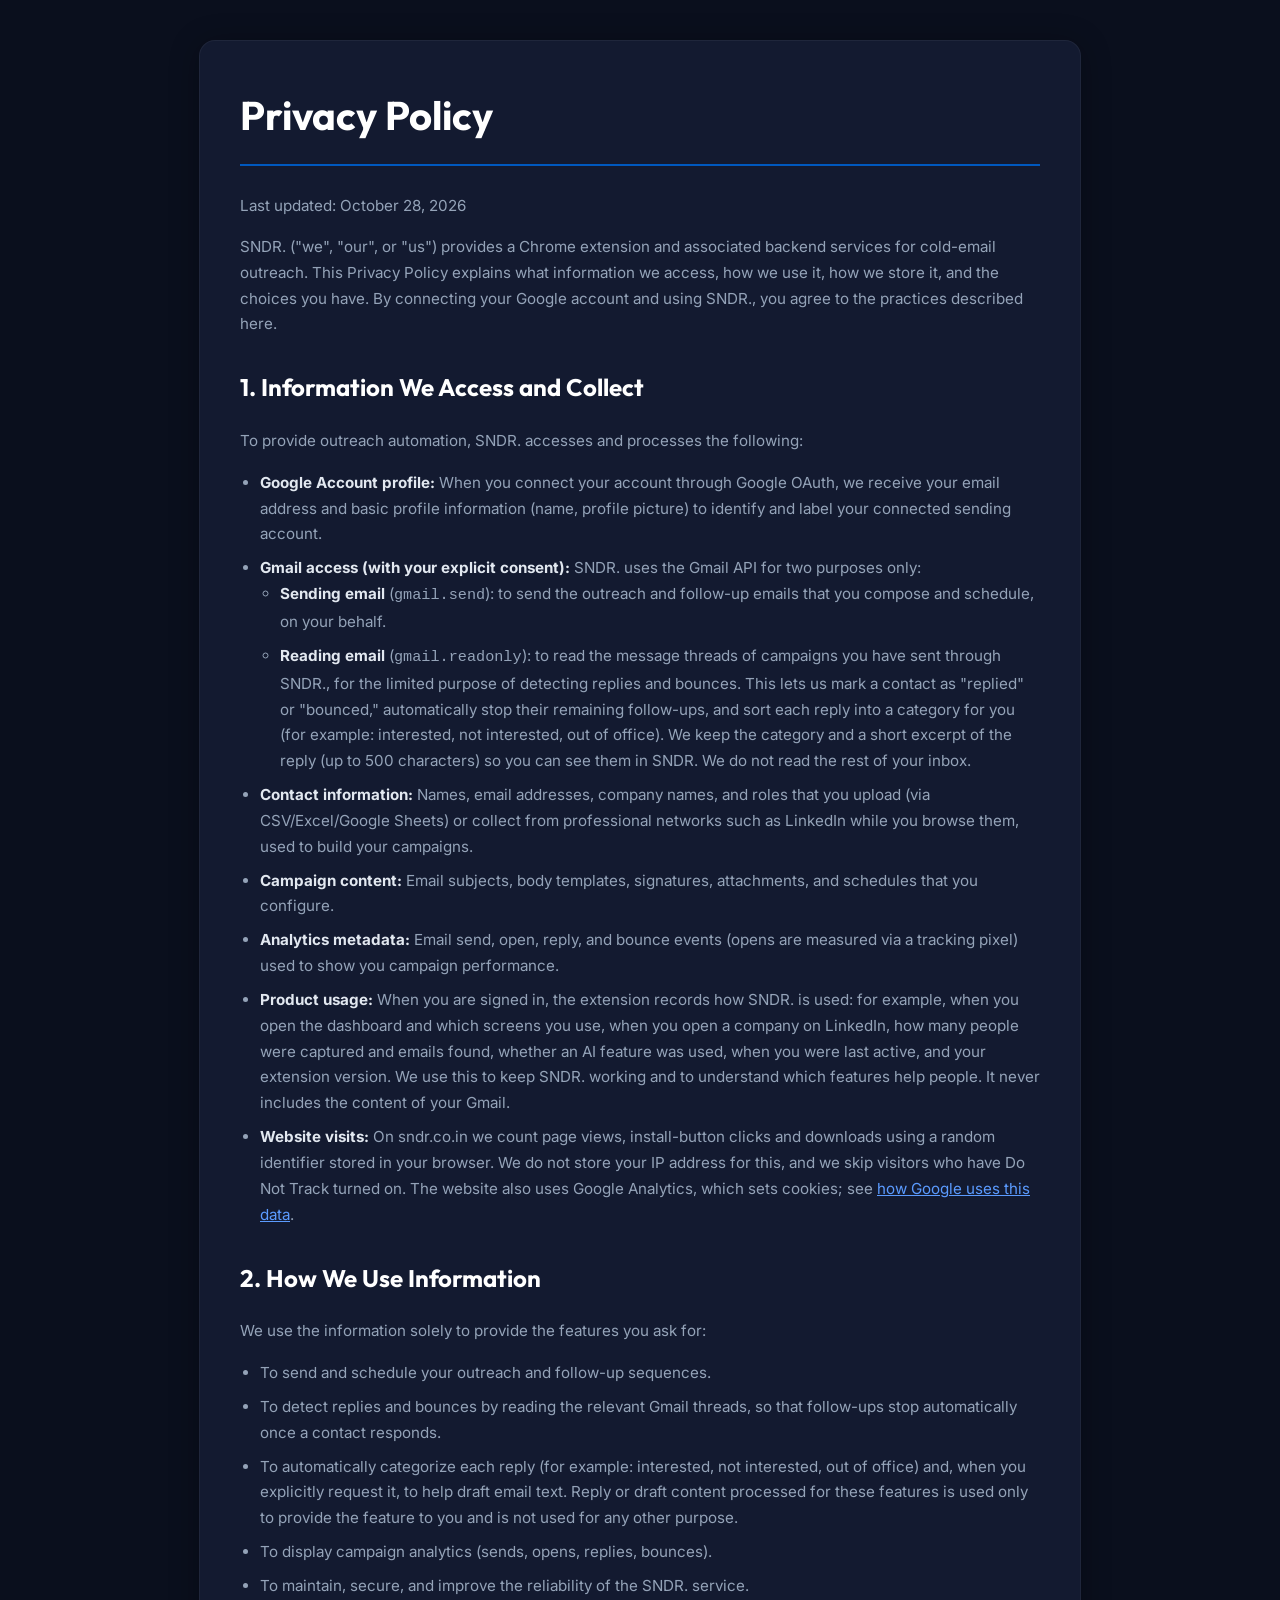
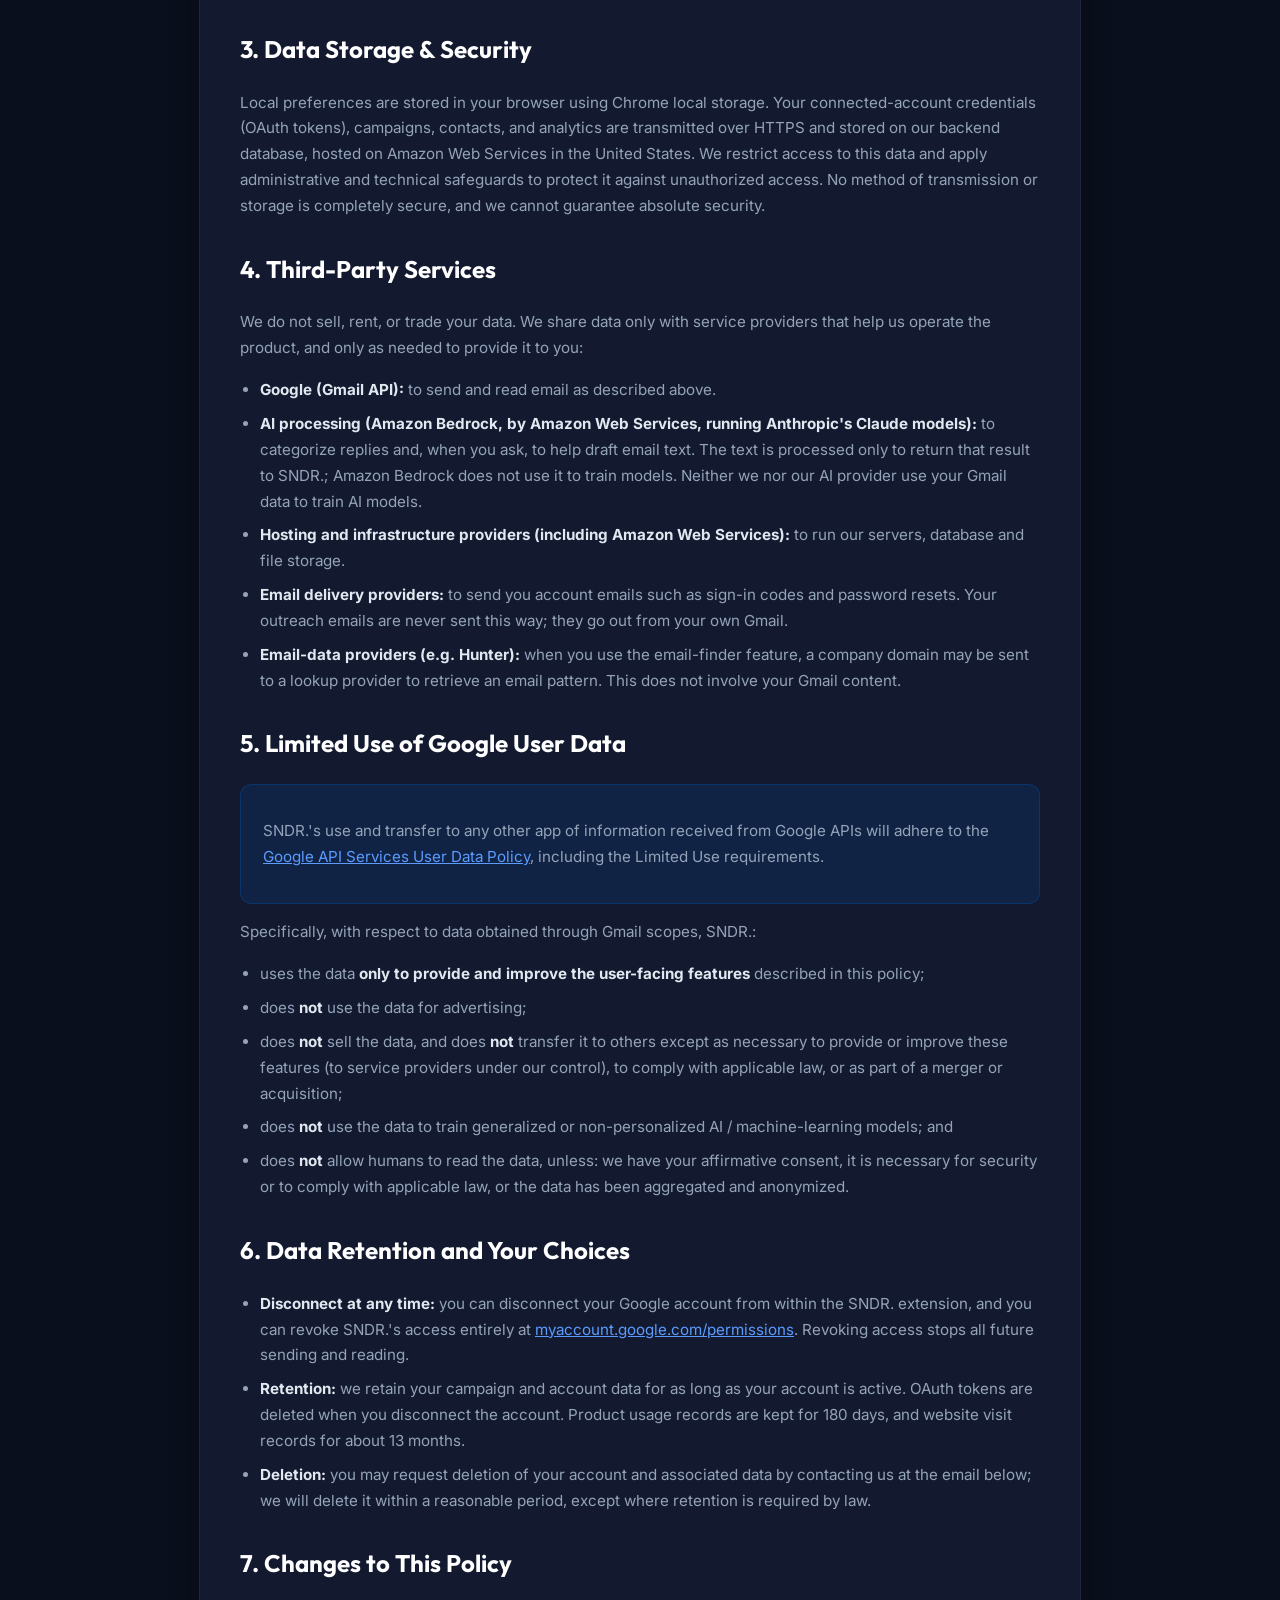
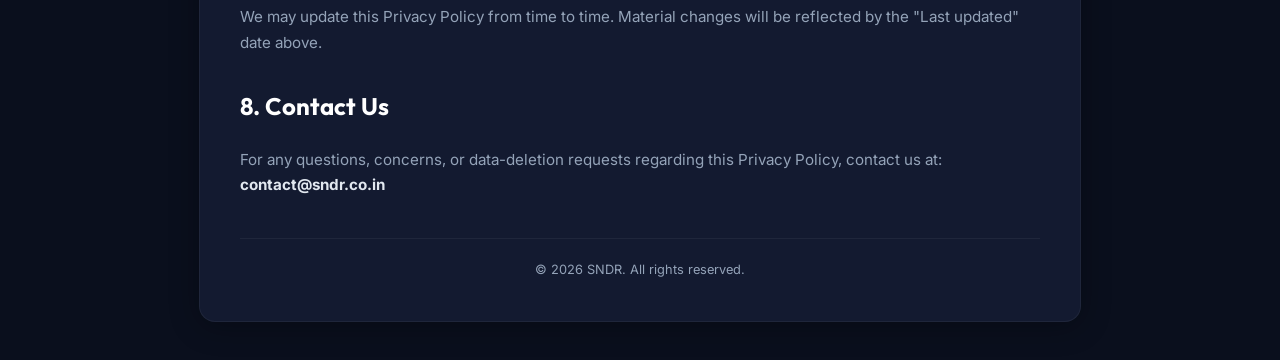
==== privacy.html @ ddb92eea "Site icons: favicon and Apple touch icon from the SNDR mark The site had no favicon (favicon.ico was" ====
<!DOCTYPE html>
<html lang="en">
<head>
  <!-- Google tag (gtag.js) -->
  <script async src="https://www.googletagmanager.com/gtag/js?id=G-MDHDR12X9G"></script>
  <script>
    window.dataLayer = window.dataLayer || [];
    function gtag(){dataLayer.push(arguments);}
    gtag('js', new Date());

    gtag('config', 'G-MDHDR12X9G');
  </script>
  <meta charset="UTF-8">
  <meta name="viewport" content="width=device-width, initial-scale=1.0">
  <title>Privacy Policy - SNDR.</title>
  <link rel="icon" href="/favicon.ico" sizes="any">
  <link rel="icon" type="image/png" sizes="32x32" href="/assets/favicon-32.png">
  <link rel="apple-touch-icon" href="/assets/apple-touch-icon.png">
  <link rel="preconnect" href="https://fonts.googleapis.com">
  <link rel="preconnect" href="https://fonts.gstatic.com" crossorigin>
  <link href="https://fonts.googleapis.com/css2?family=Outfit:wght@400;600;800&family=Inter:wght@400;500;600&display=swap" rel="stylesheet">
  <style>
    :root {
      --bg: #0a0f1d;
      --card-bg: #131a30;
      --text: #e2e8f0;
      --text-muted: #94a3b8;
      --primary: #0058be;
      --primary-glow: rgba(0, 88, 190, 0.15);
    }
    body {
      font-family: 'Inter', sans-serif;
      background-color: var(--bg);
      color: var(--text);
      line-height: 1.7;
      margin: 0;
      padding: 40px 20px;
    }
    .container {
      max-width: 800px;
      margin: 0 auto;
      background: var(--card-bg);
      padding: 40px;
      border-radius: 16px;
      box-shadow: 0 4px 30px rgba(0, 0, 0, 0.3);
      border: 1px solid rgba(255, 255, 255, 0.05);
    }
    h1, h2 {
      font-family: 'Outfit', sans-serif;
      color: #fff;
    }
    h1 {
      font-size: 2.5rem;
      margin-top: 0;
      border-bottom: 2px solid var(--primary);
      padding-bottom: 15px;
    }
    h2 {
      font-size: 1.5rem;
      margin-top: 30px;
    }
    p, li {
      color: var(--text-muted);
      font-size: 0.95rem;
    }
    ul {
      padding-left: 20px;
    }
    li {
      margin-bottom: 8px;
    }
    strong { color: var(--text); }
    .highlight {
      background: var(--primary-glow);
      border: 1px solid rgba(0, 88, 190, 0.35);
      border-radius: 12px;
      padding: 18px 22px;
      margin-top: 18px;
    }
    a { color: #5b9bff; }
    .footer {
      margin-top: 40px;
      text-align: center;
      font-size: 0.8rem;
      color: var(--text-muted);
      border-top: 1px solid rgba(255, 255, 255, 0.05);
      padding-top: 20px;
    }
  </style>
  <script src="track.js" defer></script>
</head>
<body>
  <div class="container">
    <h1>Privacy Policy</h1>
    <p>Last updated: October 28, 2026</p>

    <p>SNDR. ("we", "our", or "us") provides a Chrome extension and associated backend services for cold-email outreach. This Privacy Policy explains what information we access, how we use it, how we store it, and the choices you have. By connecting your Google account and using SNDR., you agree to the practices described here.</p>

    <h2>1. Information We Access and Collect</h2>
    <p>To provide outreach automation, SNDR. accesses and processes the following:</p>
    <ul>
      <li><strong>Google Account profile:</strong> When you connect your account through Google OAuth, we receive your email address and basic profile information (name, profile picture) to identify and label your connected sending account.</li>
      <li><strong>Gmail access (with your explicit consent):</strong> SNDR. uses the Gmail API for two purposes only:
        <ul>
          <li><strong>Sending email</strong> (<code>gmail.send</code>): to send the outreach and follow-up emails that you compose and schedule, on your behalf.</li>
          <li><strong>Reading email</strong> (<code>gmail.readonly</code>): to read the message threads of campaigns you have sent through SNDR., for the limited purpose of detecting replies and bounces. This lets us mark a contact as "replied" or "bounced," automatically stop their remaining follow-ups, and sort each reply into a category for you (for example: interested, not interested, out of office). We keep the category and a short excerpt of the reply (up to 500 characters) so you can see them in SNDR. We do not read the rest of your inbox.</li>
        </ul>
      </li>
      <li><strong>Contact information:</strong> Names, email addresses, company names, and roles that you upload (via CSV/Excel/Google Sheets) or collect from professional networks such as LinkedIn while you browse them, used to build your campaigns.</li>
      <li><strong>Campaign content:</strong> Email subjects, body templates, signatures, attachments, and schedules that you configure.</li>
      <li><strong>Analytics metadata:</strong> Email send, open, reply, and bounce events (opens are measured via a tracking pixel) used to show you campaign performance.</li>
      <li><strong>Product usage:</strong> When you are signed in, the extension records how SNDR. is used: for example, when you open the dashboard and which screens you use, when you open a company on LinkedIn, how many people were captured and emails found, whether an AI feature was used, when you were last active, and your extension version. We use this to keep SNDR. working and to understand which features help people. It never includes the content of your Gmail.</li>
      <li><strong>Website visits:</strong> On sndr.co.in we count page views, install-button clicks and downloads using a random identifier stored in your browser. We do not store your IP address for this, and we skip visitors who have Do Not Track turned on. The website also uses Google Analytics, which sets cookies; see <a href="https://policies.google.com/technologies/partner-sites" target="_blank" rel="noopener">how Google uses this data</a>.</li>
    </ul>

    <h2>2. How We Use Information</h2>
    <p>We use the information solely to provide the features you ask for:</p>
    <ul>
      <li>To send and schedule your outreach and follow-up sequences.</li>
      <li>To detect replies and bounces by reading the relevant Gmail threads, so that follow-ups stop automatically once a contact responds.</li>
      <li>To automatically categorize each reply (for example: interested, not interested, out of office) and, when you explicitly request it, to help draft email text. Reply or draft content processed for these features is used only to provide the feature to you and is not used for any other purpose.</li>
      <li>To display campaign analytics (sends, opens, replies, bounces).</li>
      <li>To maintain, secure, and improve the reliability of the SNDR. service.</li>
    </ul>

    <h2>3. Data Storage &amp; Security</h2>
    <p>Local preferences are stored in your browser using Chrome local storage. Your connected-account credentials (OAuth tokens), campaigns, contacts, and analytics are transmitted over HTTPS and stored on our backend database, hosted on Amazon Web Services in the United States. We restrict access to this data and apply administrative and technical safeguards to protect it against unauthorized access. No method of transmission or storage is completely secure, and we cannot guarantee absolute security.</p>

    <h2>4. Third-Party Services</h2>
    <p>We do not sell, rent, or trade your data. We share data only with service providers that help us operate the product, and only as needed to provide it to you:</p>
    <ul>
      <li><strong>Google (Gmail API):</strong> to send and read email as described above.</li>
      <li><strong>AI processing (Amazon Bedrock, by Amazon Web Services, running Anthropic's Claude models):</strong> to categorize replies and, when you ask, to help draft email text. The text is processed only to return that result to SNDR.; Amazon Bedrock does not use it to train models. Neither we nor our AI provider use your Gmail data to train AI models.</li>
      <li><strong>Hosting and infrastructure providers (including Amazon Web Services):</strong> to run our servers, database and file storage.</li>
      <li><strong>Email delivery providers:</strong> to send you account emails such as sign-in codes and password resets. Your outreach emails are never sent this way; they go out from your own Gmail.</li>
      <li><strong>Email-data providers (e.g. Hunter):</strong> when you use the email-finder feature, a company domain may be sent to a lookup provider to retrieve an email pattern. This does not involve your Gmail content.</li>
    </ul>

    <h2>5. Limited Use of Google User Data</h2>
    <div class="highlight">
      <p>SNDR.'s use and transfer to any other app of information received from Google APIs will adhere to the <a href="https://developers.google.com/terms/api-services-user-data-policy" target="_blank" rel="noopener">Google API Services User Data Policy</a>, including the Limited Use requirements.</p>
    </div>
    <p>Specifically, with respect to data obtained through Gmail scopes, SNDR.:</p>
    <ul>
      <li>uses the data <strong>only to provide and improve the user-facing features</strong> described in this policy;</li>
      <li>does <strong>not</strong> use the data for advertising;</li>
      <li>does <strong>not</strong> sell the data, and does <strong>not</strong> transfer it to others except as necessary to provide or improve these features (to service providers under our control), to comply with applicable law, or as part of a merger or acquisition;</li>
      <li>does <strong>not</strong> use the data to train generalized or non-personalized AI / machine-learning models; and</li>
      <li>does <strong>not</strong> allow humans to read the data, unless: we have your affirmative consent, it is necessary for security or to comply with applicable law, or the data has been aggregated and anonymized.</li>
    </ul>

    <h2>6. Data Retention and Your Choices</h2>
    <ul>
      <li><strong>Disconnect at any time:</strong> you can disconnect your Google account from within the SNDR. extension, and you can revoke SNDR.'s access entirely at <a href="https://myaccount.google.com/permissions" target="_blank" rel="noopener">myaccount.google.com/permissions</a>. Revoking access stops all future sending and reading.</li>
      <li><strong>Retention:</strong> we retain your campaign and account data for as long as your account is active. OAuth tokens are deleted when you disconnect the account. Product usage records are kept for 180 days, and website visit records for about 13 months.</li>
      <li><strong>Deletion:</strong> you may request deletion of your account and associated data by contacting us at the email below; we will delete it within a reasonable period, except where retention is required by law.</li>
    </ul>

    <h2>7. Changes to This Policy</h2>
    <p>We may update this Privacy Policy from time to time. Material changes will be reflected by the "Last updated" date above.</p>

    <h2>8. Contact Us</h2>
    <p>For any questions, concerns, or data-deletion requests regarding this Privacy Policy, contact us at: <strong>contact@sndr.co.in</strong></p>

    <div class="footer">
      &copy; 2026 SNDR. All rights reserved.
    </div>
  </div>
</body>
</html>
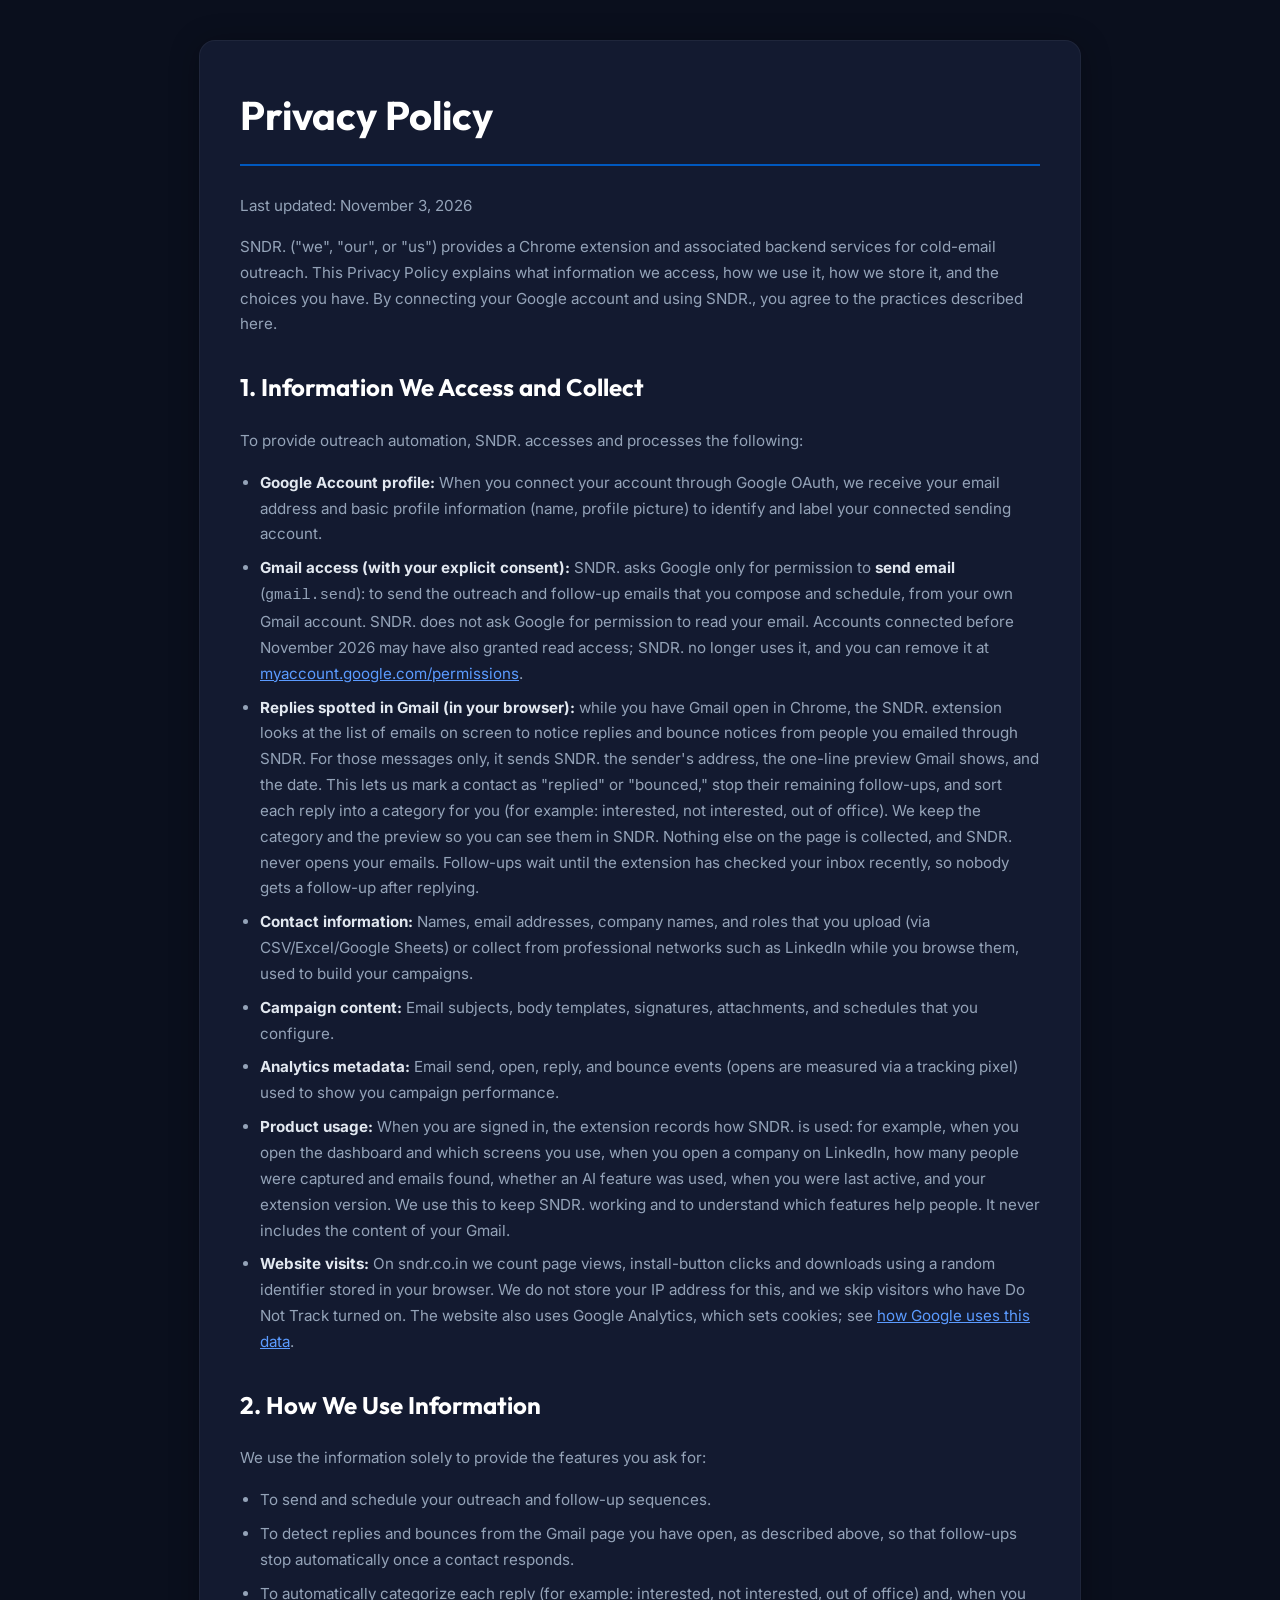
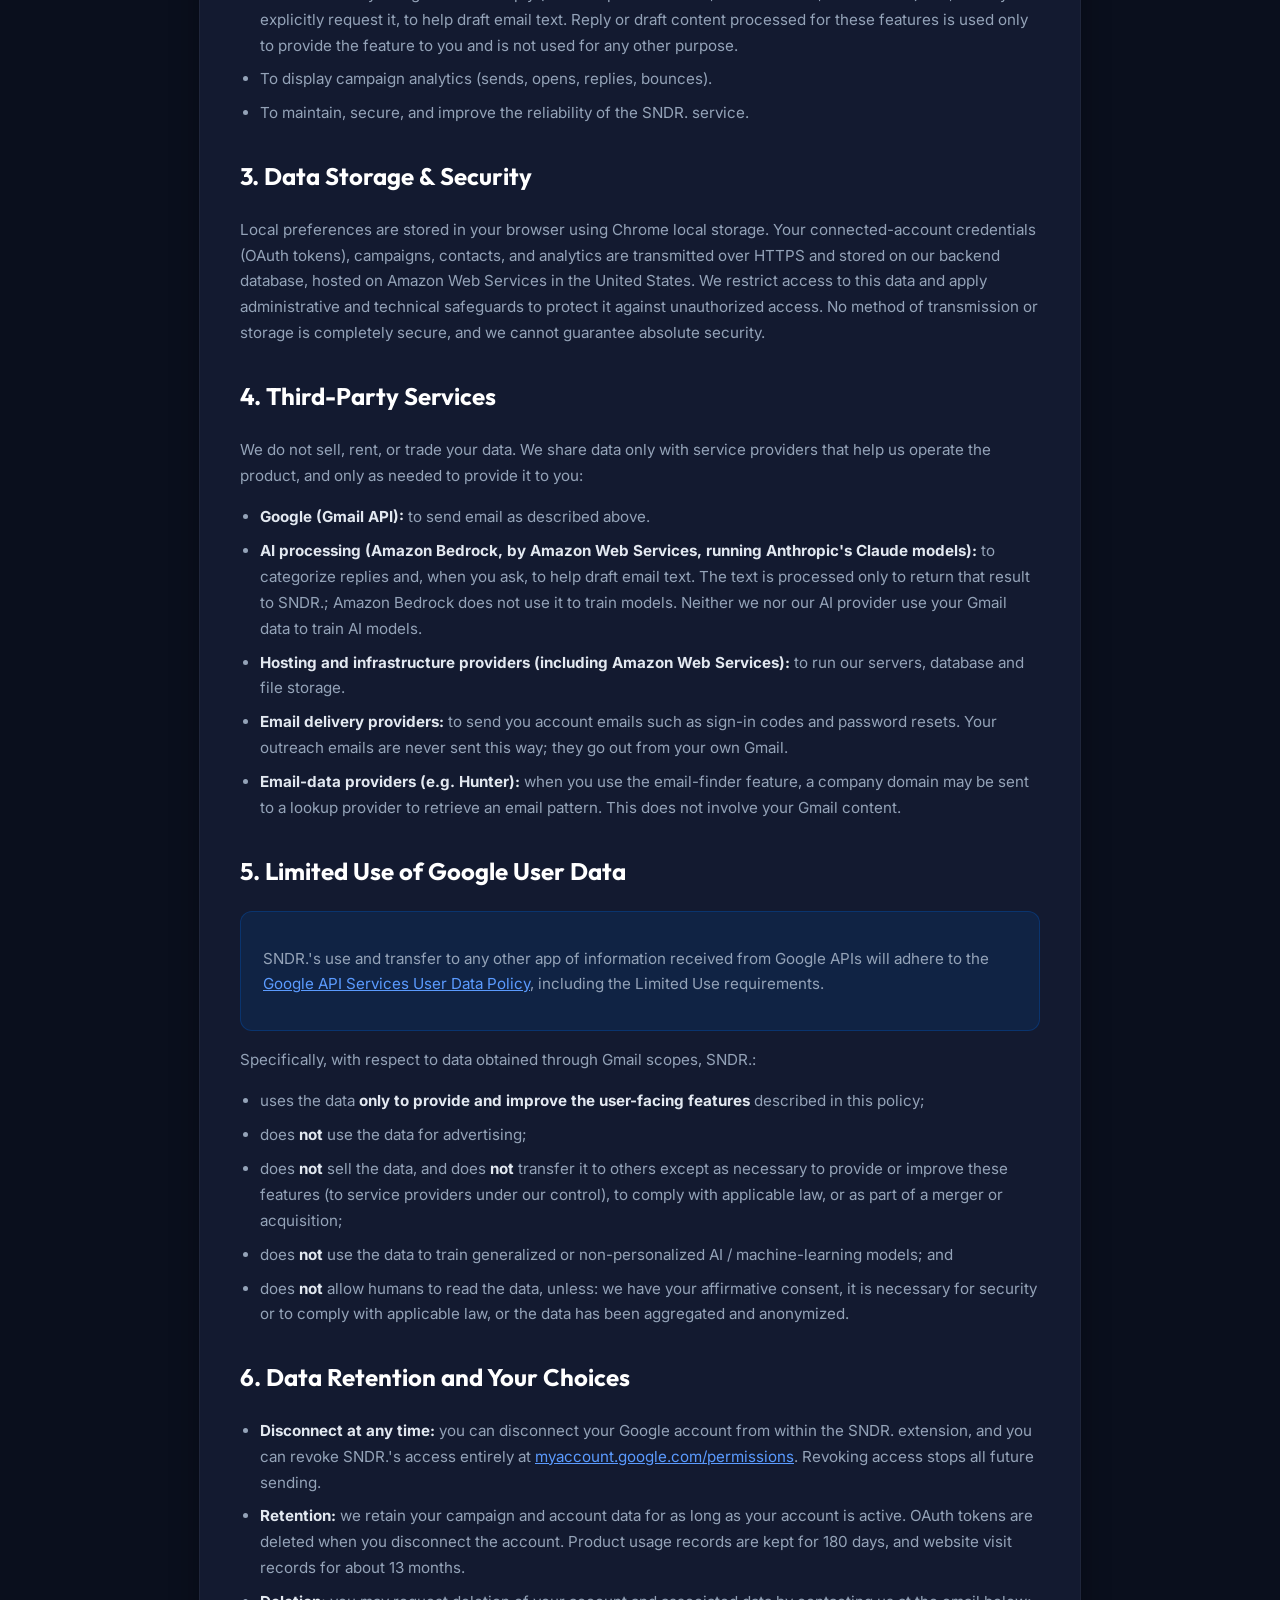
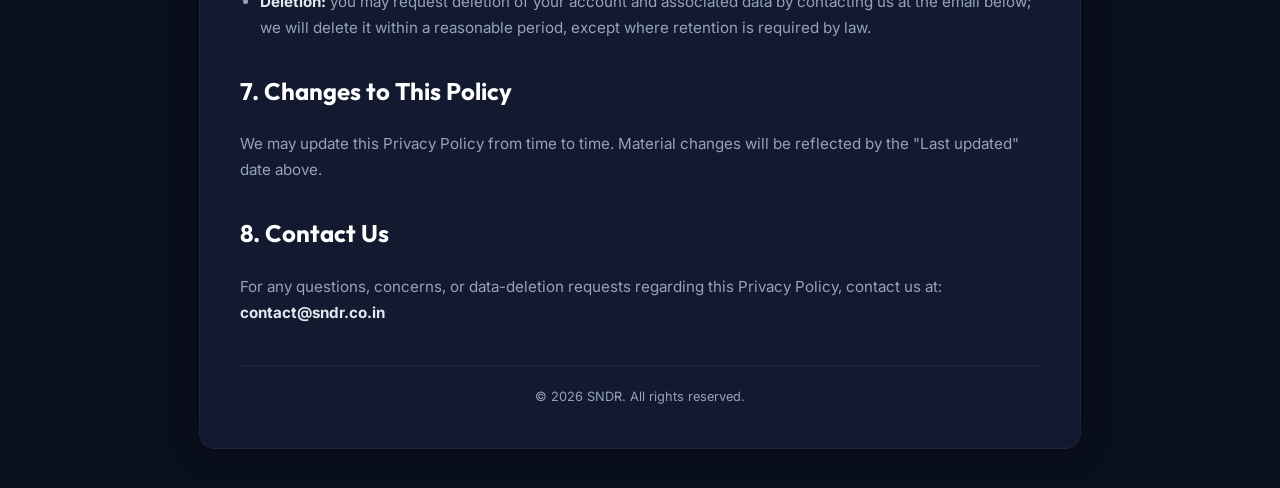
==== commit ecce1216: "Privacy policy and FAQ: SNDR asks Google only to send Replies and bounces are spotted by the extensi" ====
--- a/privacy.html
+++ b/privacy.html
@@ -92,7 +92,7 @@
 <body>
   <div class="container">
     <h1>Privacy Policy</h1>
-    <p>Last updated: October 28, 2026</p>
+    <p>Last updated: November 3, 2026</p>
 
     <p>SNDR. ("we", "our", or "us") provides a Chrome extension and associated backend services for cold-email outreach. This Privacy Policy explains what information we access, how we use it, how we store it, and the choices you have. By connecting your Google account and using SNDR., you agree to the practices described here.</p>
 
@@ -100,12 +100,8 @@
     <p>To provide outreach automation, SNDR. accesses and processes the following:</p>
     <ul>
       <li><strong>Google Account profile:</strong> When you connect your account through Google OAuth, we receive your email address and basic profile information (name, profile picture) to identify and label your connected sending account.</li>
-      <li><strong>Gmail access (with your explicit consent):</strong> SNDR. uses the Gmail API for two purposes only:
-        <ul>
-          <li><strong>Sending email</strong> (<code>gmail.send</code>): to send the outreach and follow-up emails that you compose and schedule, on your behalf.</li>
-          <li><strong>Reading email</strong> (<code>gmail.readonly</code>): to read the message threads of campaigns you have sent through SNDR., for the limited purpose of detecting replies and bounces. This lets us mark a contact as "replied" or "bounced," automatically stop their remaining follow-ups, and sort each reply into a category for you (for example: interested, not interested, out of office). We keep the category and a short excerpt of the reply (up to 500 characters) so you can see them in SNDR. We do not read the rest of your inbox.</li>
-        </ul>
-      </li>
+      <li><strong>Gmail access (with your explicit consent):</strong> SNDR. asks Google only for permission to <strong>send email</strong> (<code>gmail.send</code>): to send the outreach and follow-up emails that you compose and schedule, from your own Gmail account. SNDR. does not ask Google for permission to read your email. Accounts connected before November 2026 may have also granted read access; SNDR. no longer uses it, and you can remove it at <a href="https://myaccount.google.com/permissions" target="_blank" rel="noopener">myaccount.google.com/permissions</a>.</li>
+      <li><strong>Replies spotted in Gmail (in your browser):</strong> while you have Gmail open in Chrome, the SNDR. extension looks at the list of emails on screen to notice replies and bounce notices from people you emailed through SNDR. For those messages only, it sends SNDR. the sender's address, the one-line preview Gmail shows, and the date. This lets us mark a contact as "replied" or "bounced," stop their remaining follow-ups, and sort each reply into a category for you (for example: interested, not interested, out of office). We keep the category and the preview so you can see them in SNDR. Nothing else on the page is collected, and SNDR. never opens your emails. Follow-ups wait until the extension has checked your inbox recently, so nobody gets a follow-up after replying.</li>
       <li><strong>Contact information:</strong> Names, email addresses, company names, and roles that you upload (via CSV/Excel/Google Sheets) or collect from professional networks such as LinkedIn while you browse them, used to build your campaigns.</li>
       <li><strong>Campaign content:</strong> Email subjects, body templates, signatures, attachments, and schedules that you configure.</li>
       <li><strong>Analytics metadata:</strong> Email send, open, reply, and bounce events (opens are measured via a tracking pixel) used to show you campaign performance.</li>
@@ -117,7 +113,7 @@
     <p>We use the information solely to provide the features you ask for:</p>
     <ul>
       <li>To send and schedule your outreach and follow-up sequences.</li>
-      <li>To detect replies and bounces by reading the relevant Gmail threads, so that follow-ups stop automatically once a contact responds.</li>
+      <li>To detect replies and bounces from the Gmail page you have open, as described above, so that follow-ups stop automatically once a contact responds.</li>
       <li>To automatically categorize each reply (for example: interested, not interested, out of office) and, when you explicitly request it, to help draft email text. Reply or draft content processed for these features is used only to provide the feature to you and is not used for any other purpose.</li>
       <li>To display campaign analytics (sends, opens, replies, bounces).</li>
       <li>To maintain, secure, and improve the reliability of the SNDR. service.</li>
@@ -129,7 +125,7 @@
     <h2>4. Third-Party Services</h2>
     <p>We do not sell, rent, or trade your data. We share data only with service providers that help us operate the product, and only as needed to provide it to you:</p>
     <ul>
-      <li><strong>Google (Gmail API):</strong> to send and read email as described above.</li>
+      <li><strong>Google (Gmail API):</strong> to send email as described above.</li>
       <li><strong>AI processing (Amazon Bedrock, by Amazon Web Services, running Anthropic's Claude models):</strong> to categorize replies and, when you ask, to help draft email text. The text is processed only to return that result to SNDR.; Amazon Bedrock does not use it to train models. Neither we nor our AI provider use your Gmail data to train AI models.</li>
       <li><strong>Hosting and infrastructure providers (including Amazon Web Services):</strong> to run our servers, database and file storage.</li>
       <li><strong>Email delivery providers:</strong> to send you account emails such as sign-in codes and password resets. Your outreach emails are never sent this way; they go out from your own Gmail.</li>
@@ -151,7 +147,7 @@
 
     <h2>6. Data Retention and Your Choices</h2>
     <ul>
-      <li><strong>Disconnect at any time:</strong> you can disconnect your Google account from within the SNDR. extension, and you can revoke SNDR.'s access entirely at <a href="https://myaccount.google.com/permissions" target="_blank" rel="noopener">myaccount.google.com/permissions</a>. Revoking access stops all future sending and reading.</li>
+      <li><strong>Disconnect at any time:</strong> you can disconnect your Google account from within the SNDR. extension, and you can revoke SNDR.'s access entirely at <a href="https://myaccount.google.com/permissions" target="_blank" rel="noopener">myaccount.google.com/permissions</a>. Revoking access stops all future sending.</li>
       <li><strong>Retention:</strong> we retain your campaign and account data for as long as your account is active. OAuth tokens are deleted when you disconnect the account. Product usage records are kept for 180 days, and website visit records for about 13 months.</li>
       <li><strong>Deletion:</strong> you may request deletion of your account and associated data by contacting us at the email below; we will delete it within a reasonable period, except where retention is required by law.</li>
     </ul>
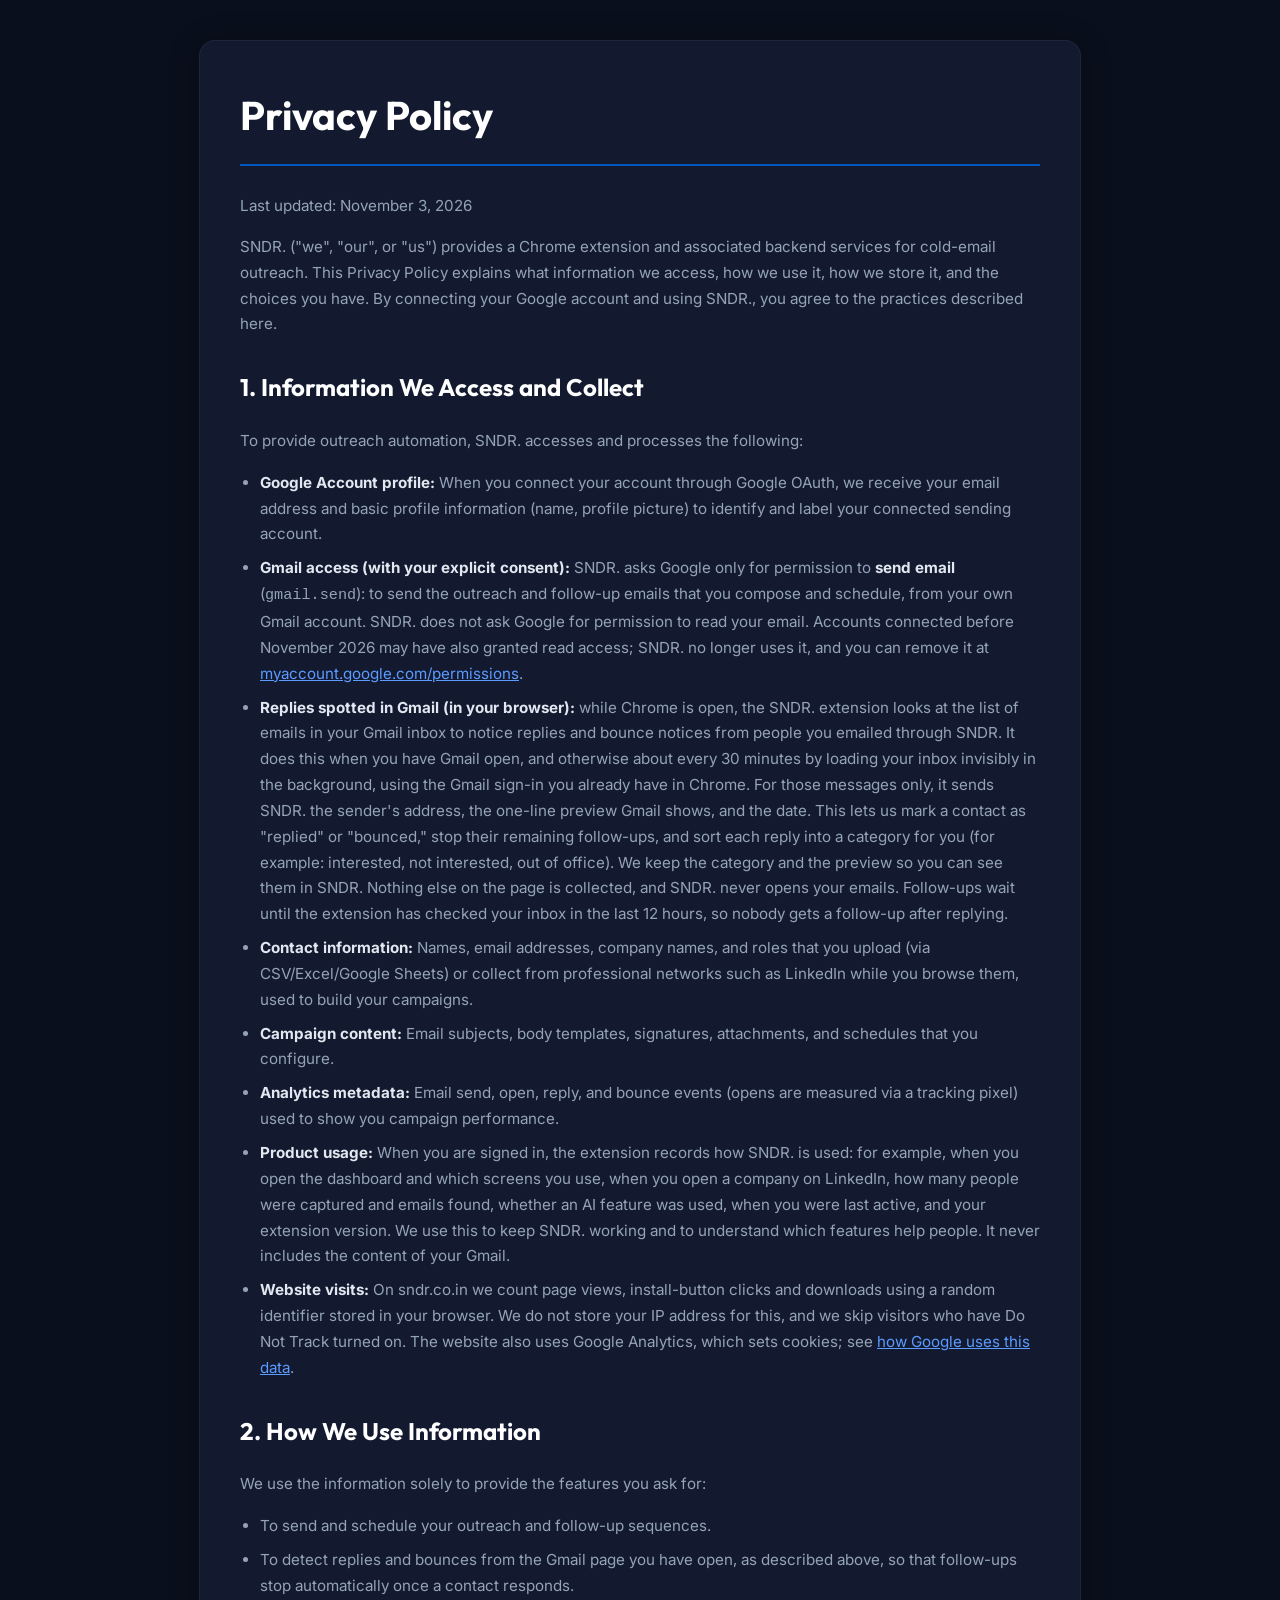
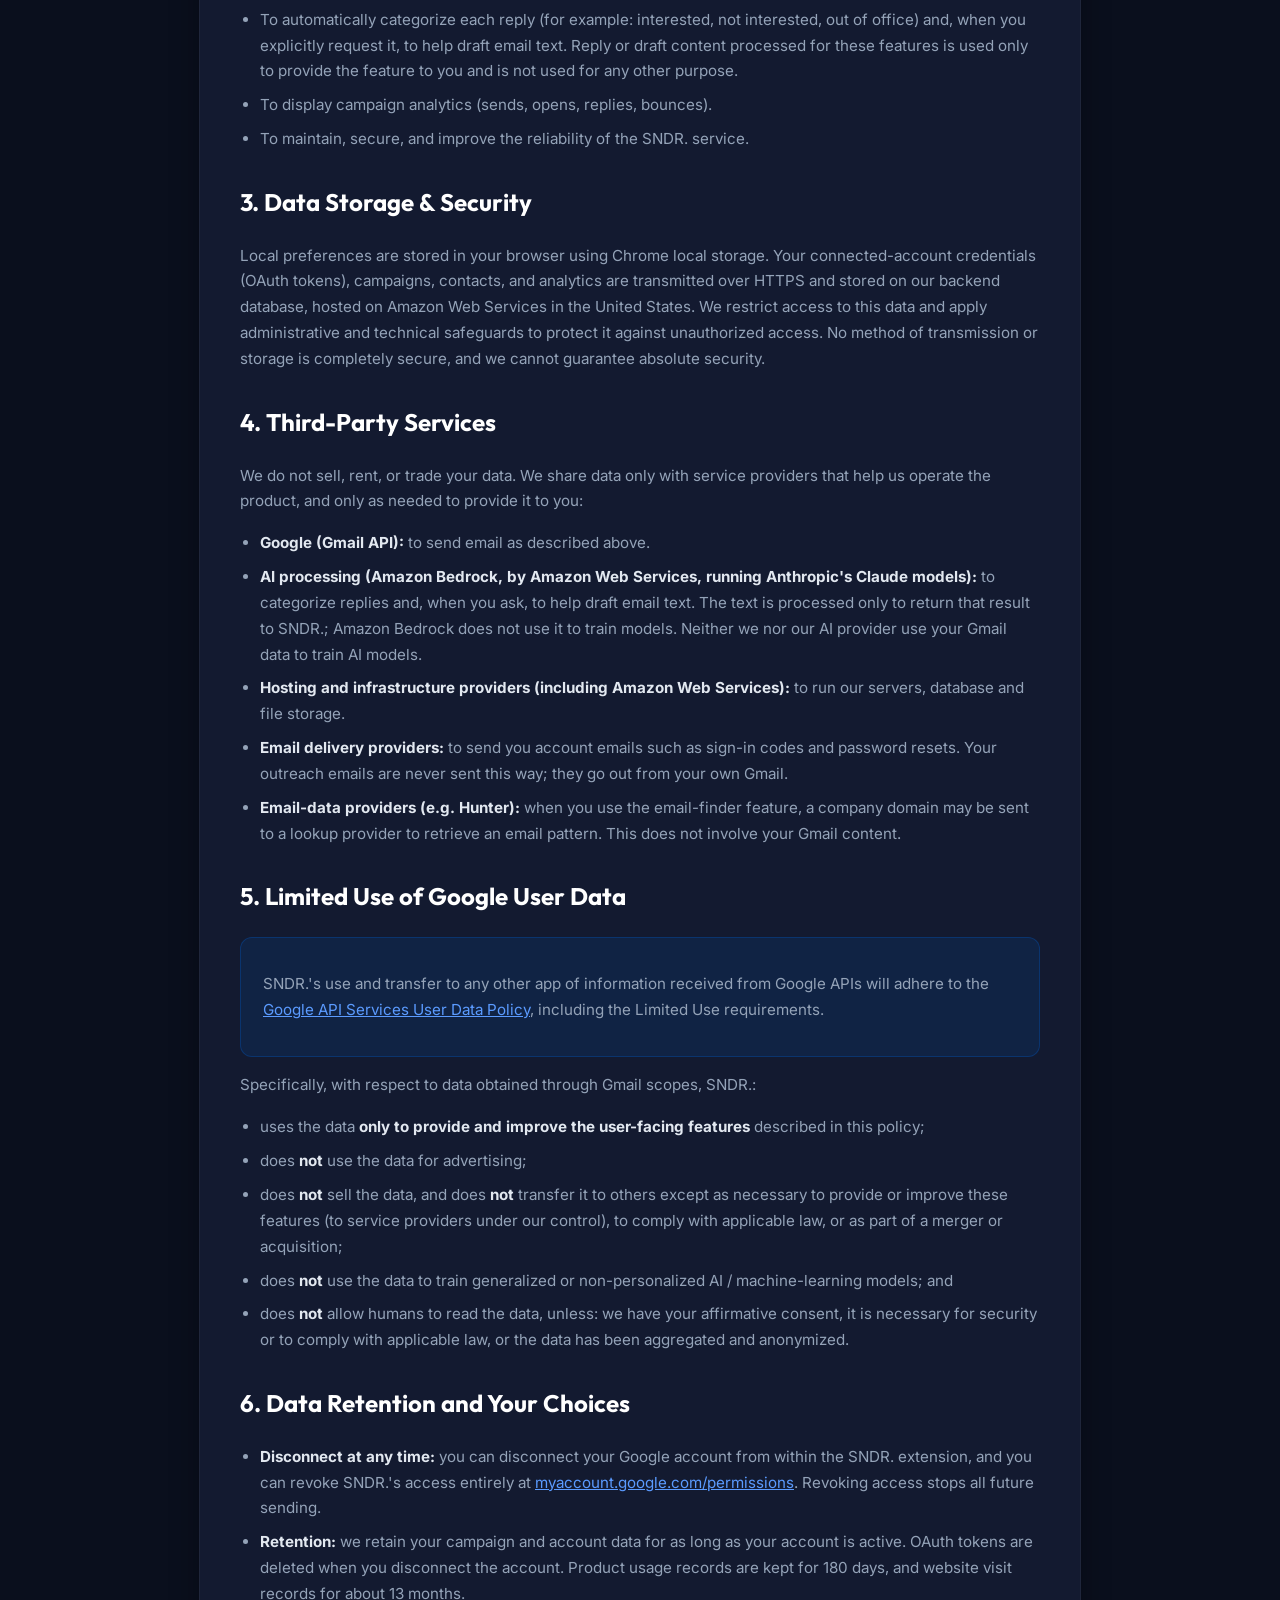
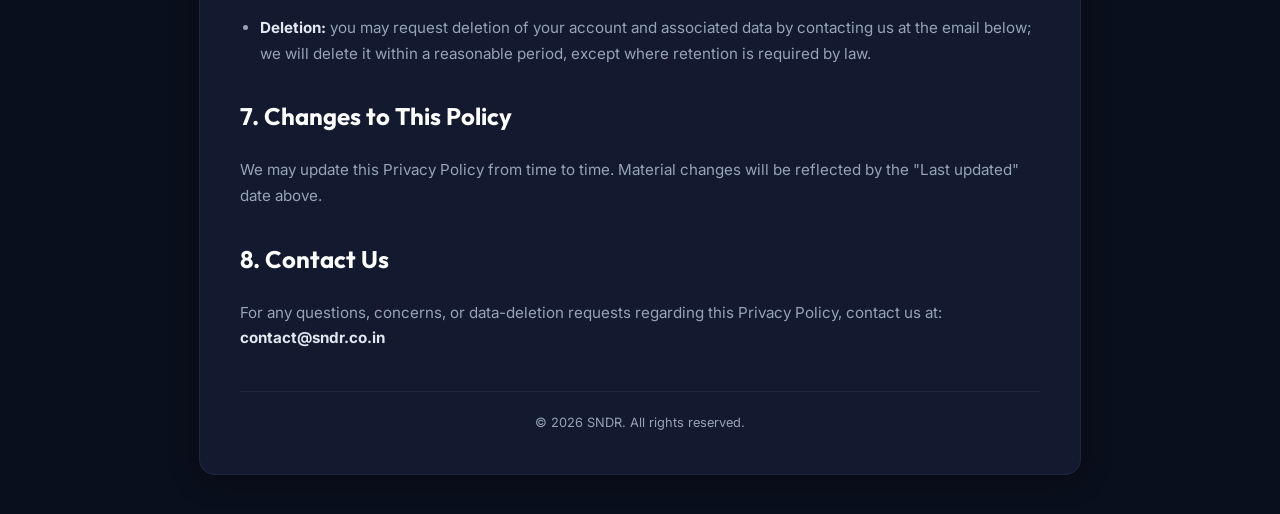
==== commit bfd1706f: "Extension 2.4.71; policy and FAQ: replies checked in the background while Chrome is open Co-Authored" ====
--- a/privacy.html
+++ b/privacy.html
@@ -101,7 +101,7 @@
     <ul>
       <li><strong>Google Account profile:</strong> When you connect your account through Google OAuth, we receive your email address and basic profile information (name, profile picture) to identify and label your connected sending account.</li>
       <li><strong>Gmail access (with your explicit consent):</strong> SNDR. asks Google only for permission to <strong>send email</strong> (<code>gmail.send</code>): to send the outreach and follow-up emails that you compose and schedule, from your own Gmail account. SNDR. does not ask Google for permission to read your email. Accounts connected before November 2026 may have also granted read access; SNDR. no longer uses it, and you can remove it at <a href="https://myaccount.google.com/permissions" target="_blank" rel="noopener">myaccount.google.com/permissions</a>.</li>
-      <li><strong>Replies spotted in Gmail (in your browser):</strong> while you have Gmail open in Chrome, the SNDR. extension looks at the list of emails on screen to notice replies and bounce notices from people you emailed through SNDR. For those messages only, it sends SNDR. the sender's address, the one-line preview Gmail shows, and the date. This lets us mark a contact as "replied" or "bounced," stop their remaining follow-ups, and sort each reply into a category for you (for example: interested, not interested, out of office). We keep the category and the preview so you can see them in SNDR. Nothing else on the page is collected, and SNDR. never opens your emails. Follow-ups wait until the extension has checked your inbox recently, so nobody gets a follow-up after replying.</li>
+      <li><strong>Replies spotted in Gmail (in your browser):</strong> while Chrome is open, the SNDR. extension looks at the list of emails in your Gmail inbox to notice replies and bounce notices from people you emailed through SNDR. It does this when you have Gmail open, and otherwise about every 30 minutes by loading your inbox invisibly in the background, using the Gmail sign-in you already have in Chrome. For those messages only, it sends SNDR. the sender's address, the one-line preview Gmail shows, and the date. This lets us mark a contact as "replied" or "bounced," stop their remaining follow-ups, and sort each reply into a category for you (for example: interested, not interested, out of office). We keep the category and the preview so you can see them in SNDR. Nothing else on the page is collected, and SNDR. never opens your emails. Follow-ups wait until the extension has checked your inbox in the last 12 hours, so nobody gets a follow-up after replying.</li>
       <li><strong>Contact information:</strong> Names, email addresses, company names, and roles that you upload (via CSV/Excel/Google Sheets) or collect from professional networks such as LinkedIn while you browse them, used to build your campaigns.</li>
       <li><strong>Campaign content:</strong> Email subjects, body templates, signatures, attachments, and schedules that you configure.</li>
       <li><strong>Analytics metadata:</strong> Email send, open, reply, and bounce events (opens are measured via a tracking pixel) used to show you campaign performance.</li>
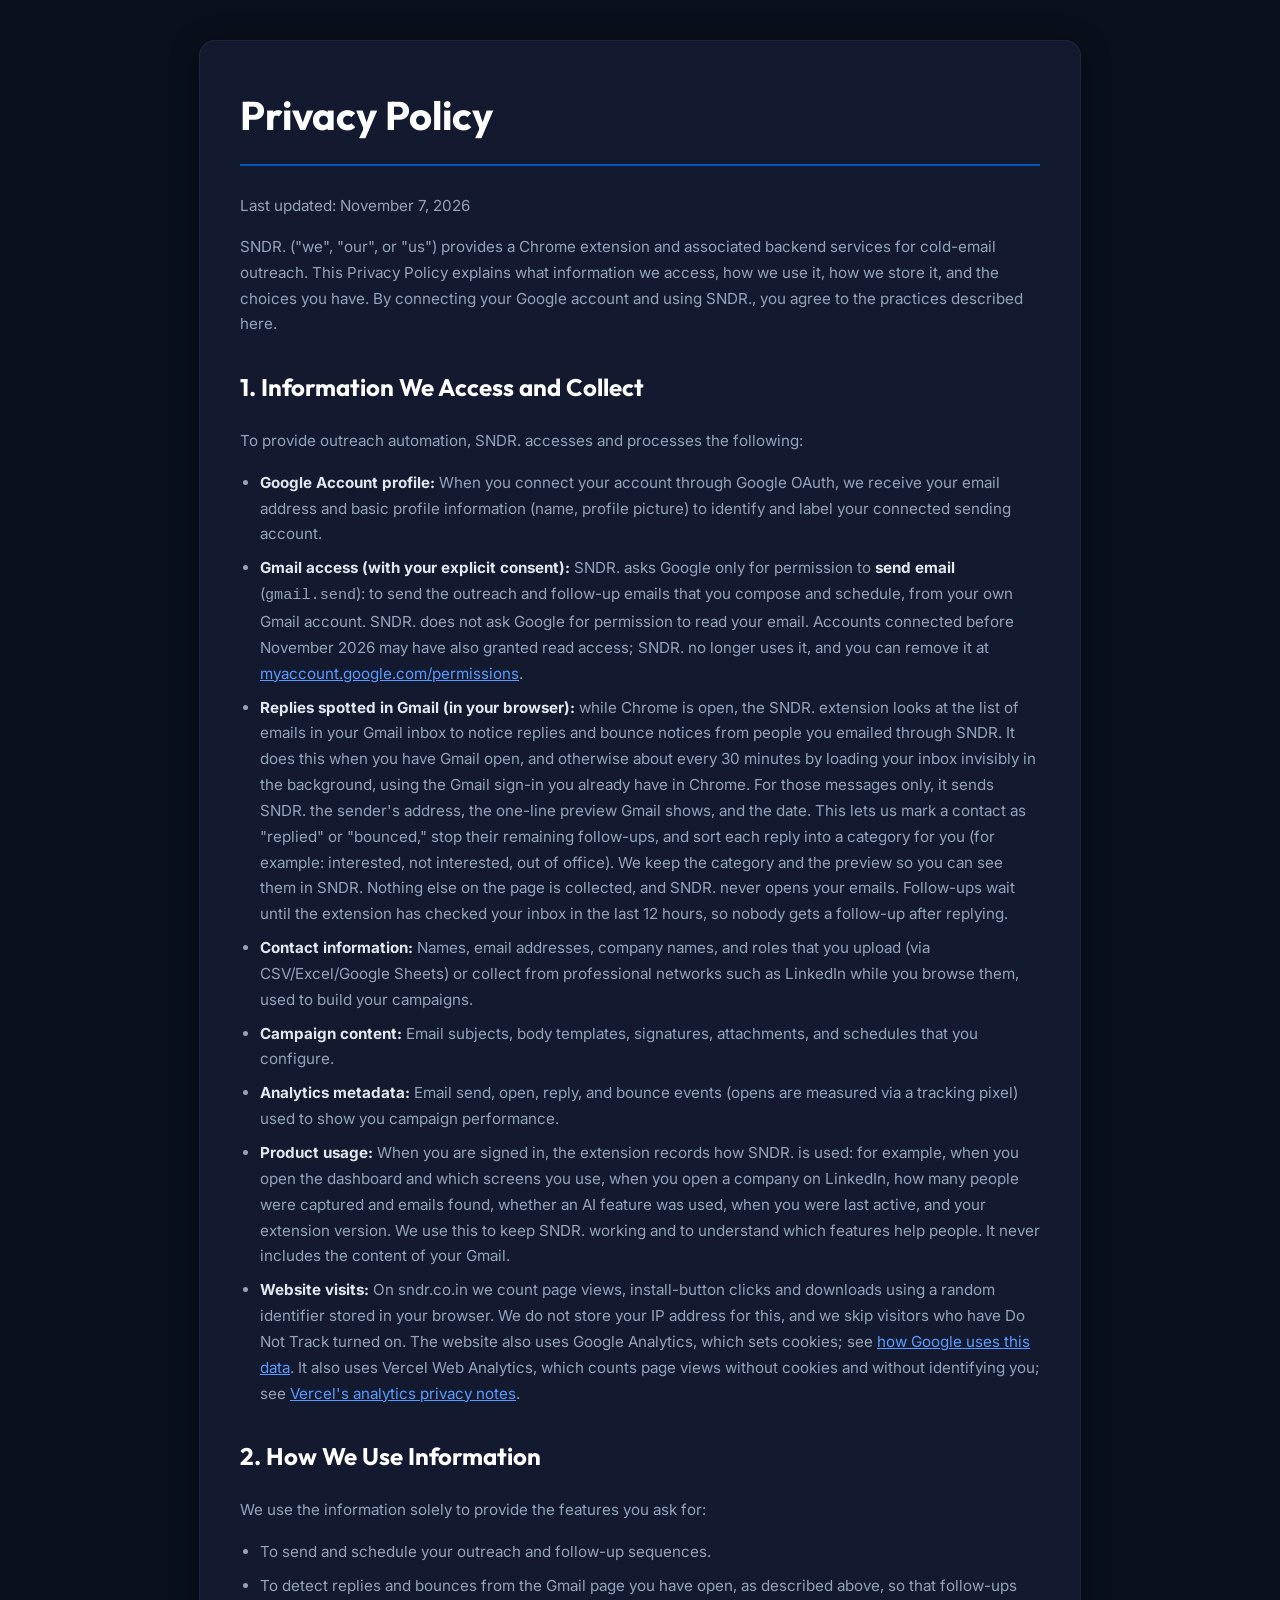
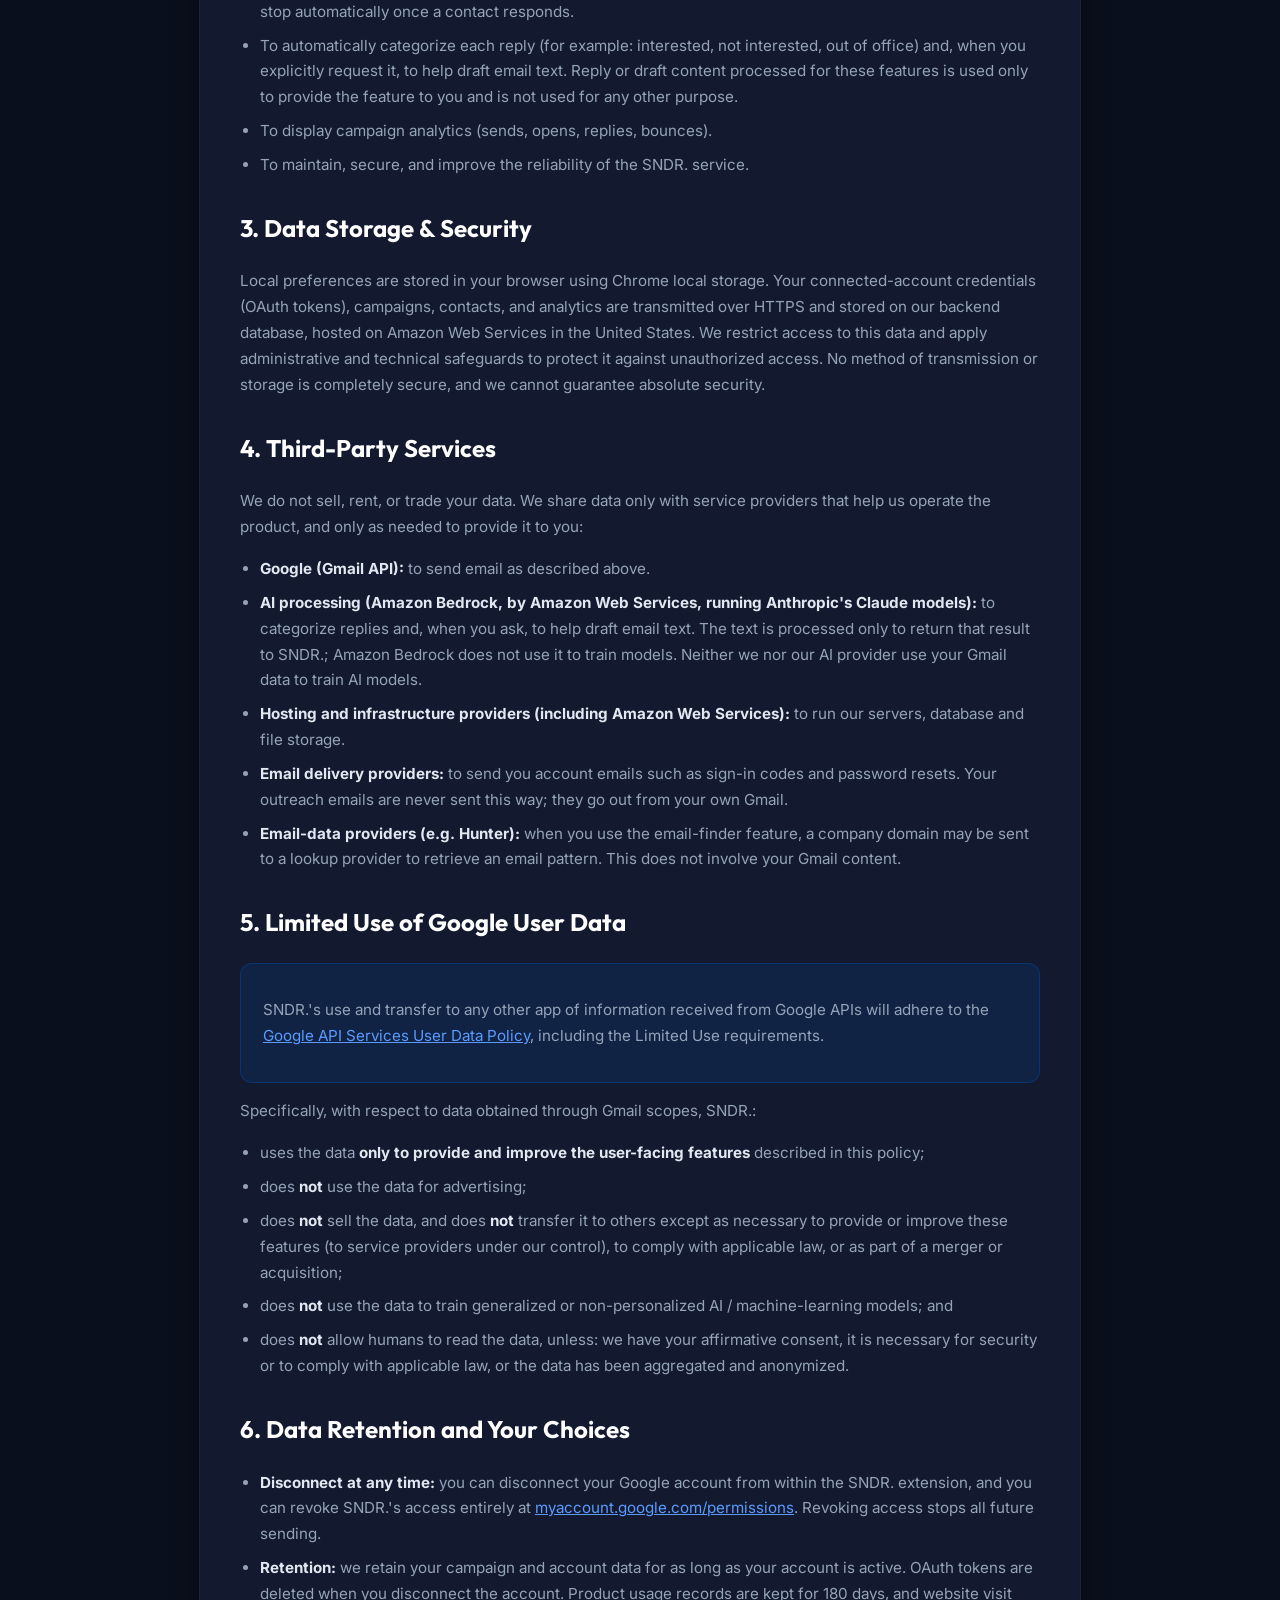
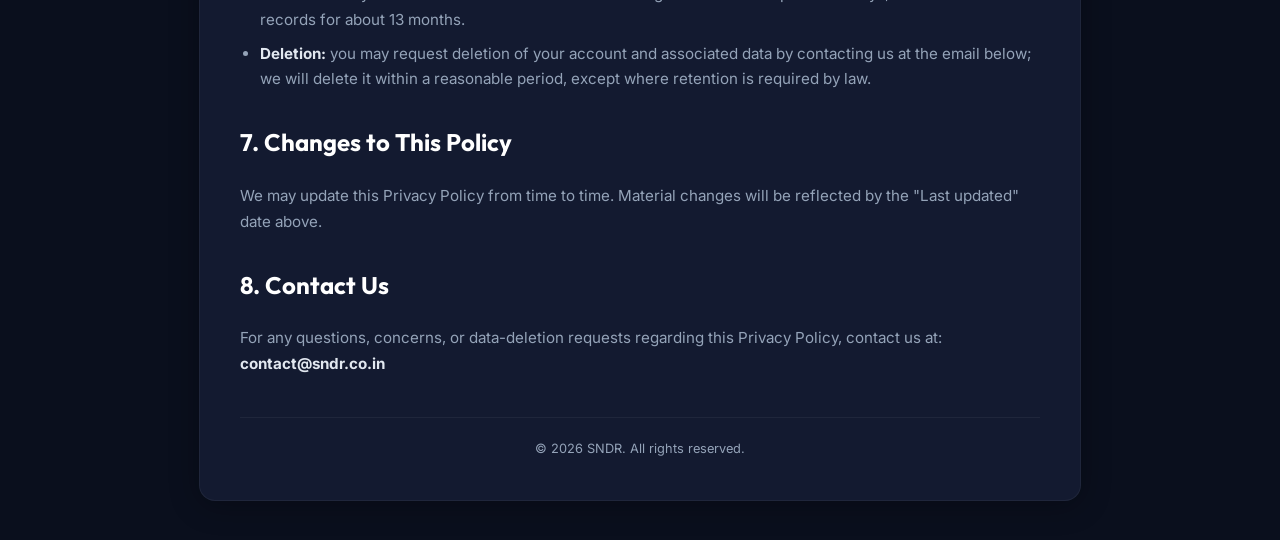
==== commit 9e299cd1: "Privacy policy: mention Vercel Web Analytics (cookieless page views) Co-Authored-By: Claude Opus 5.5" ====
--- a/privacy.html
+++ b/privacy.html
@@ -10,6 +10,11 @@
 
     gtag('config', 'G-MDHDR12X9G');
   </script>
+  <!-- Vercel Web Analytics -->
+  <script>
+    window.va = window.va || function () { (window.vaq = window.vaq || []).push(arguments); };
+  </script>
+  <script defer src="/_vercel/insights/script.js"></script>
   <meta charset="UTF-8">
   <meta name="viewport" content="width=device-width, initial-scale=1.0">
   <title>Privacy Policy - SNDR.</title>
@@ -92,7 +97,7 @@
 <body>
   <div class="container">
     <h1>Privacy Policy</h1>
-    <p>Last updated: November 3, 2026</p>
+    <p>Last updated: November 7, 2026</p>
 
     <p>SNDR. ("we", "our", or "us") provides a Chrome extension and associated backend services for cold-email outreach. This Privacy Policy explains what information we access, how we use it, how we store it, and the choices you have. By connecting your Google account and using SNDR., you agree to the practices described here.</p>
 
@@ -106,7 +111,7 @@
       <li><strong>Campaign content:</strong> Email subjects, body templates, signatures, attachments, and schedules that you configure.</li>
       <li><strong>Analytics metadata:</strong> Email send, open, reply, and bounce events (opens are measured via a tracking pixel) used to show you campaign performance.</li>
       <li><strong>Product usage:</strong> When you are signed in, the extension records how SNDR. is used: for example, when you open the dashboard and which screens you use, when you open a company on LinkedIn, how many people were captured and emails found, whether an AI feature was used, when you were last active, and your extension version. We use this to keep SNDR. working and to understand which features help people. It never includes the content of your Gmail.</li>
-      <li><strong>Website visits:</strong> On sndr.co.in we count page views, install-button clicks and downloads using a random identifier stored in your browser. We do not store your IP address for this, and we skip visitors who have Do Not Track turned on. The website also uses Google Analytics, which sets cookies; see <a href="https://policies.google.com/technologies/partner-sites" target="_blank" rel="noopener">how Google uses this data</a>.</li>
+      <li><strong>Website visits:</strong> On sndr.co.in we count page views, install-button clicks and downloads using a random identifier stored in your browser. We do not store your IP address for this, and we skip visitors who have Do Not Track turned on. The website also uses Google Analytics, which sets cookies; see <a href="https://policies.google.com/technologies/partner-sites" target="_blank" rel="noopener">how Google uses this data</a>. It also uses Vercel Web Analytics, which counts page views without cookies and without identifying you; see <a href="https://vercel.com/docs/analytics/privacy-policy" target="_blank" rel="noopener">Vercel's analytics privacy notes</a>.</li>
     </ul>
 
     <h2>2. How We Use Information</h2>
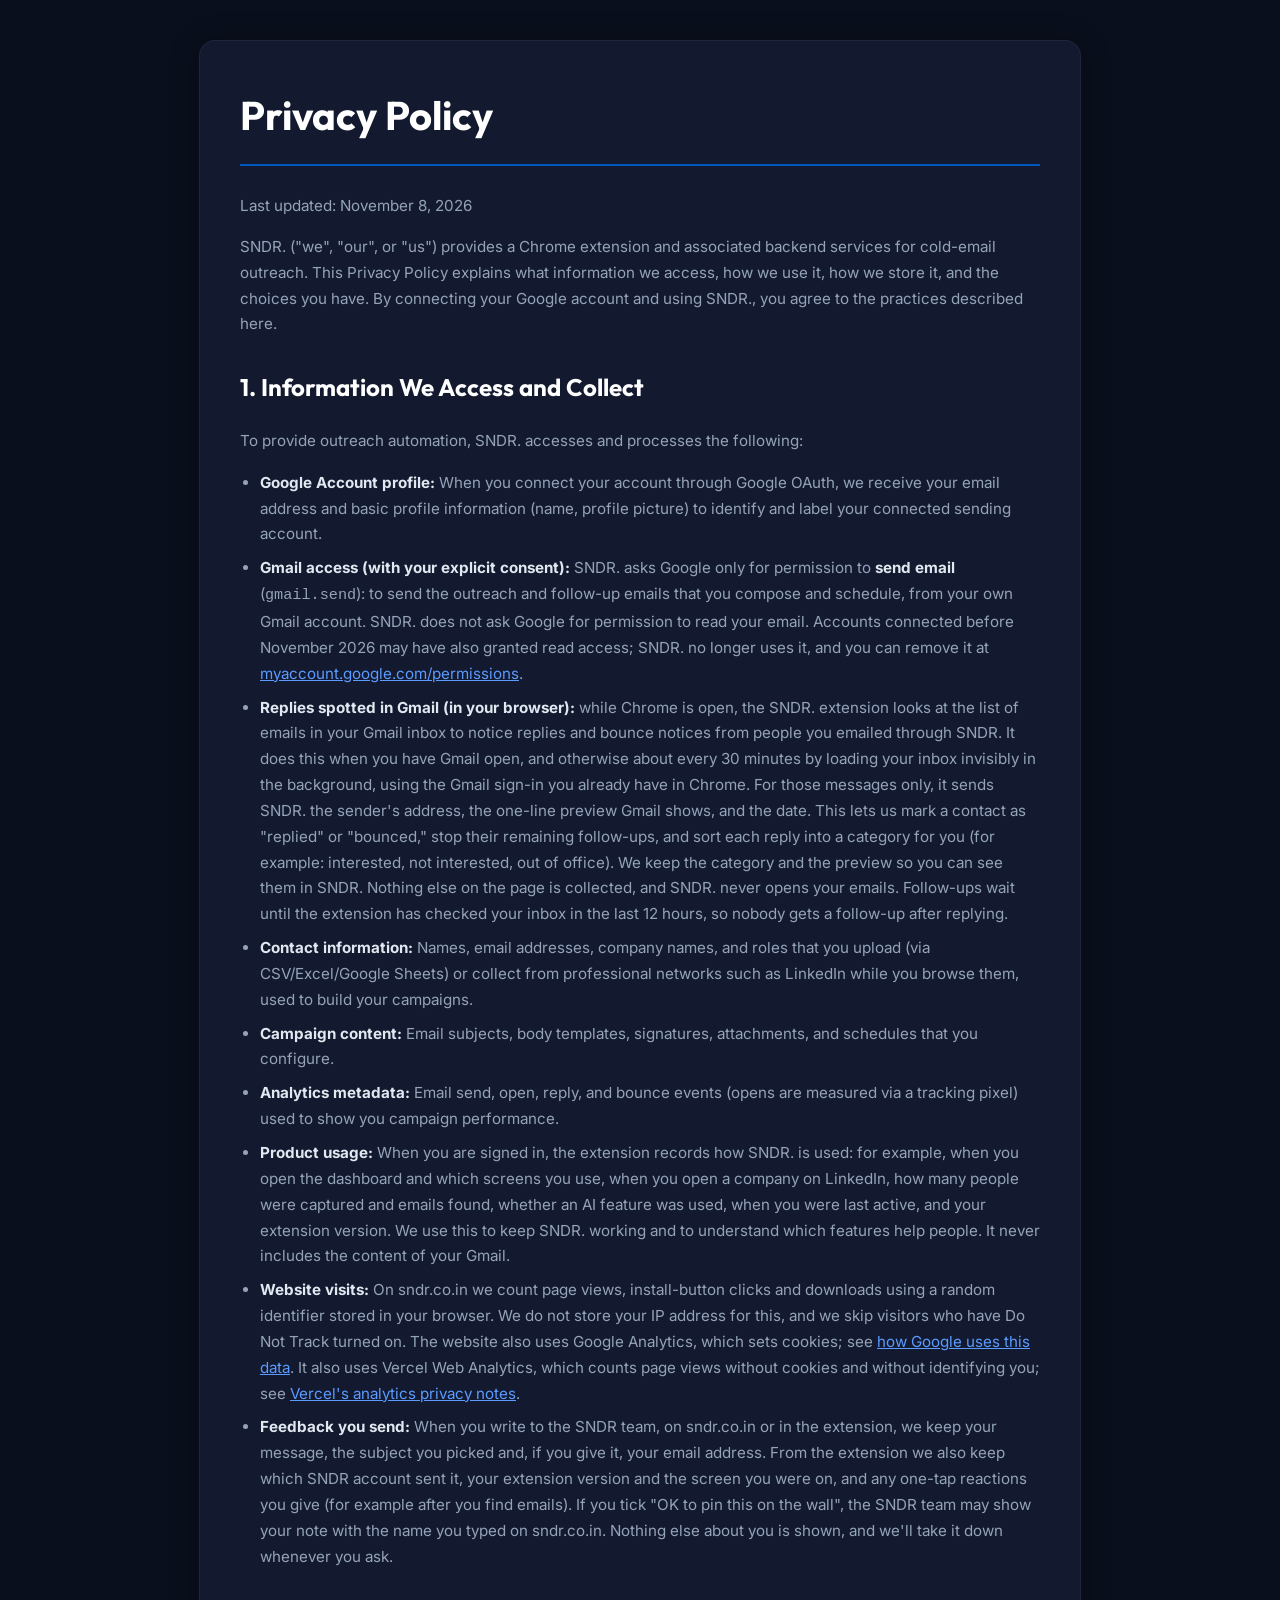
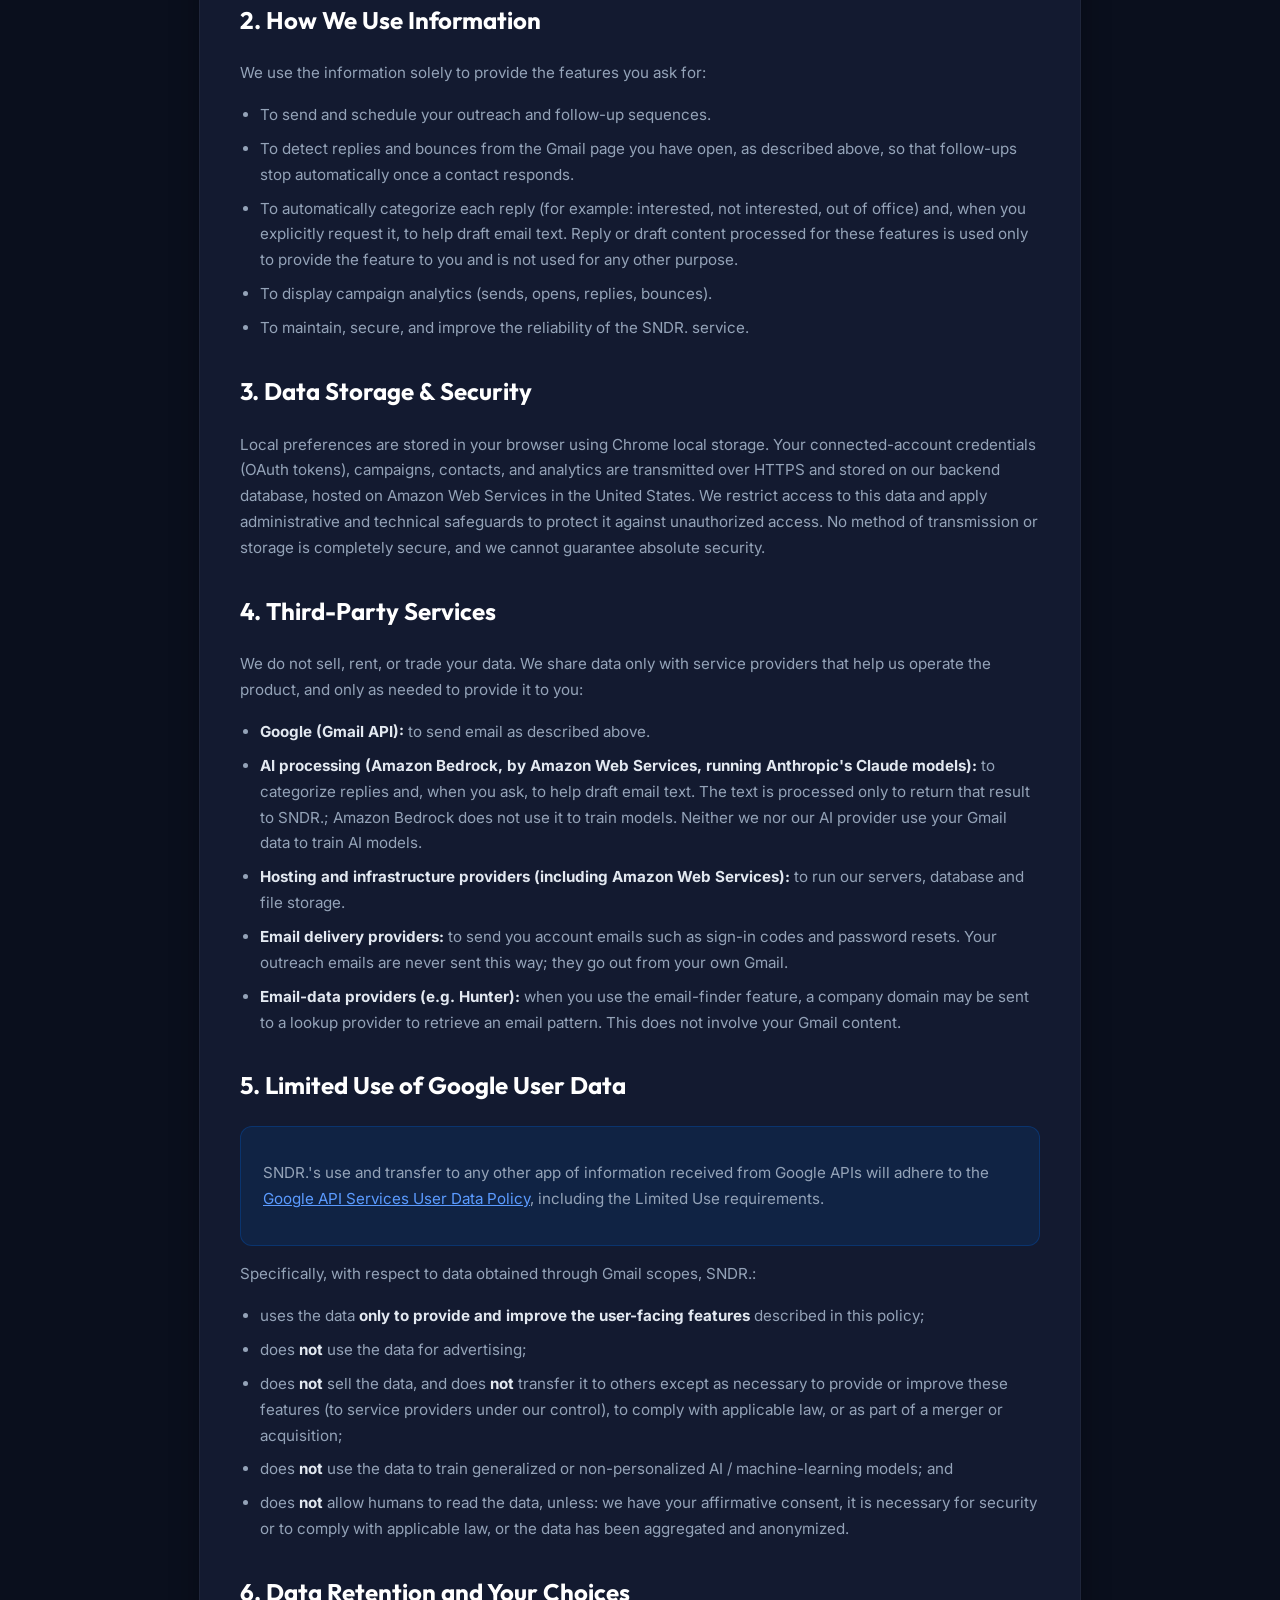
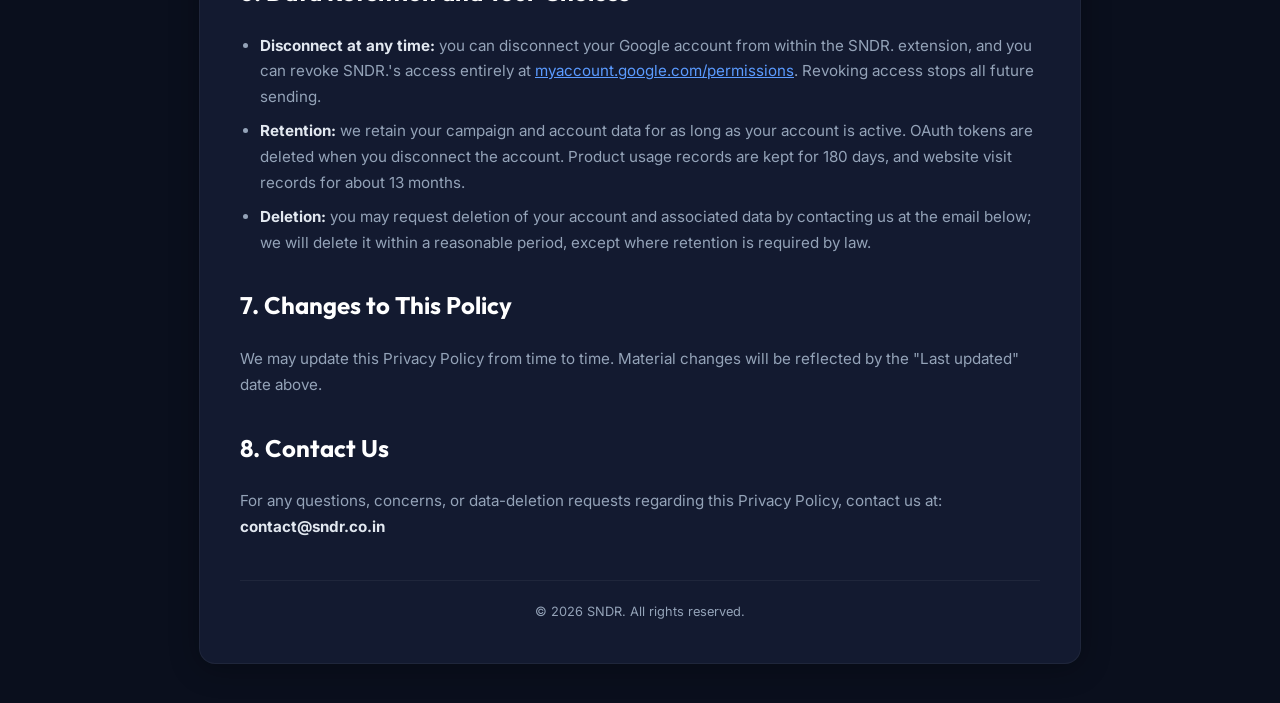
==== commit 236bc7e7: "Write to the SNDR team, and a wall of pinned notes; extension 2.4.86 A compose window shaped like an" ====
--- a/privacy.html
+++ b/privacy.html
@@ -97,7 +97,7 @@
 <body>
   <div class="container">
     <h1>Privacy Policy</h1>
-    <p>Last updated: November 7, 2026</p>
+    <p>Last updated: November 8, 2026</p>
 
     <p>SNDR. ("we", "our", or "us") provides a Chrome extension and associated backend services for cold-email outreach. This Privacy Policy explains what information we access, how we use it, how we store it, and the choices you have. By connecting your Google account and using SNDR., you agree to the practices described here.</p>
 
@@ -112,6 +112,7 @@
       <li><strong>Analytics metadata:</strong> Email send, open, reply, and bounce events (opens are measured via a tracking pixel) used to show you campaign performance.</li>
       <li><strong>Product usage:</strong> When you are signed in, the extension records how SNDR. is used: for example, when you open the dashboard and which screens you use, when you open a company on LinkedIn, how many people were captured and emails found, whether an AI feature was used, when you were last active, and your extension version. We use this to keep SNDR. working and to understand which features help people. It never includes the content of your Gmail.</li>
       <li><strong>Website visits:</strong> On sndr.co.in we count page views, install-button clicks and downloads using a random identifier stored in your browser. We do not store your IP address for this, and we skip visitors who have Do Not Track turned on. The website also uses Google Analytics, which sets cookies; see <a href="https://policies.google.com/technologies/partner-sites" target="_blank" rel="noopener">how Google uses this data</a>. It also uses Vercel Web Analytics, which counts page views without cookies and without identifying you; see <a href="https://vercel.com/docs/analytics/privacy-policy" target="_blank" rel="noopener">Vercel's analytics privacy notes</a>.</li>
+      <li><strong>Feedback you send:</strong> When you write to the SNDR team, on sndr.co.in or in the extension, we keep your message, the subject you picked and, if you give it, your email address. From the extension we also keep which SNDR account sent it, your extension version and the screen you were on, and any one-tap reactions you give (for example after you find emails). If you tick "OK to pin this on the wall", the SNDR team may show your note with the name you typed on sndr.co.in. Nothing else about you is shown, and we'll take it down whenever you ask.</li>
     </ul>
 
     <h2>2. How We Use Information</h2>
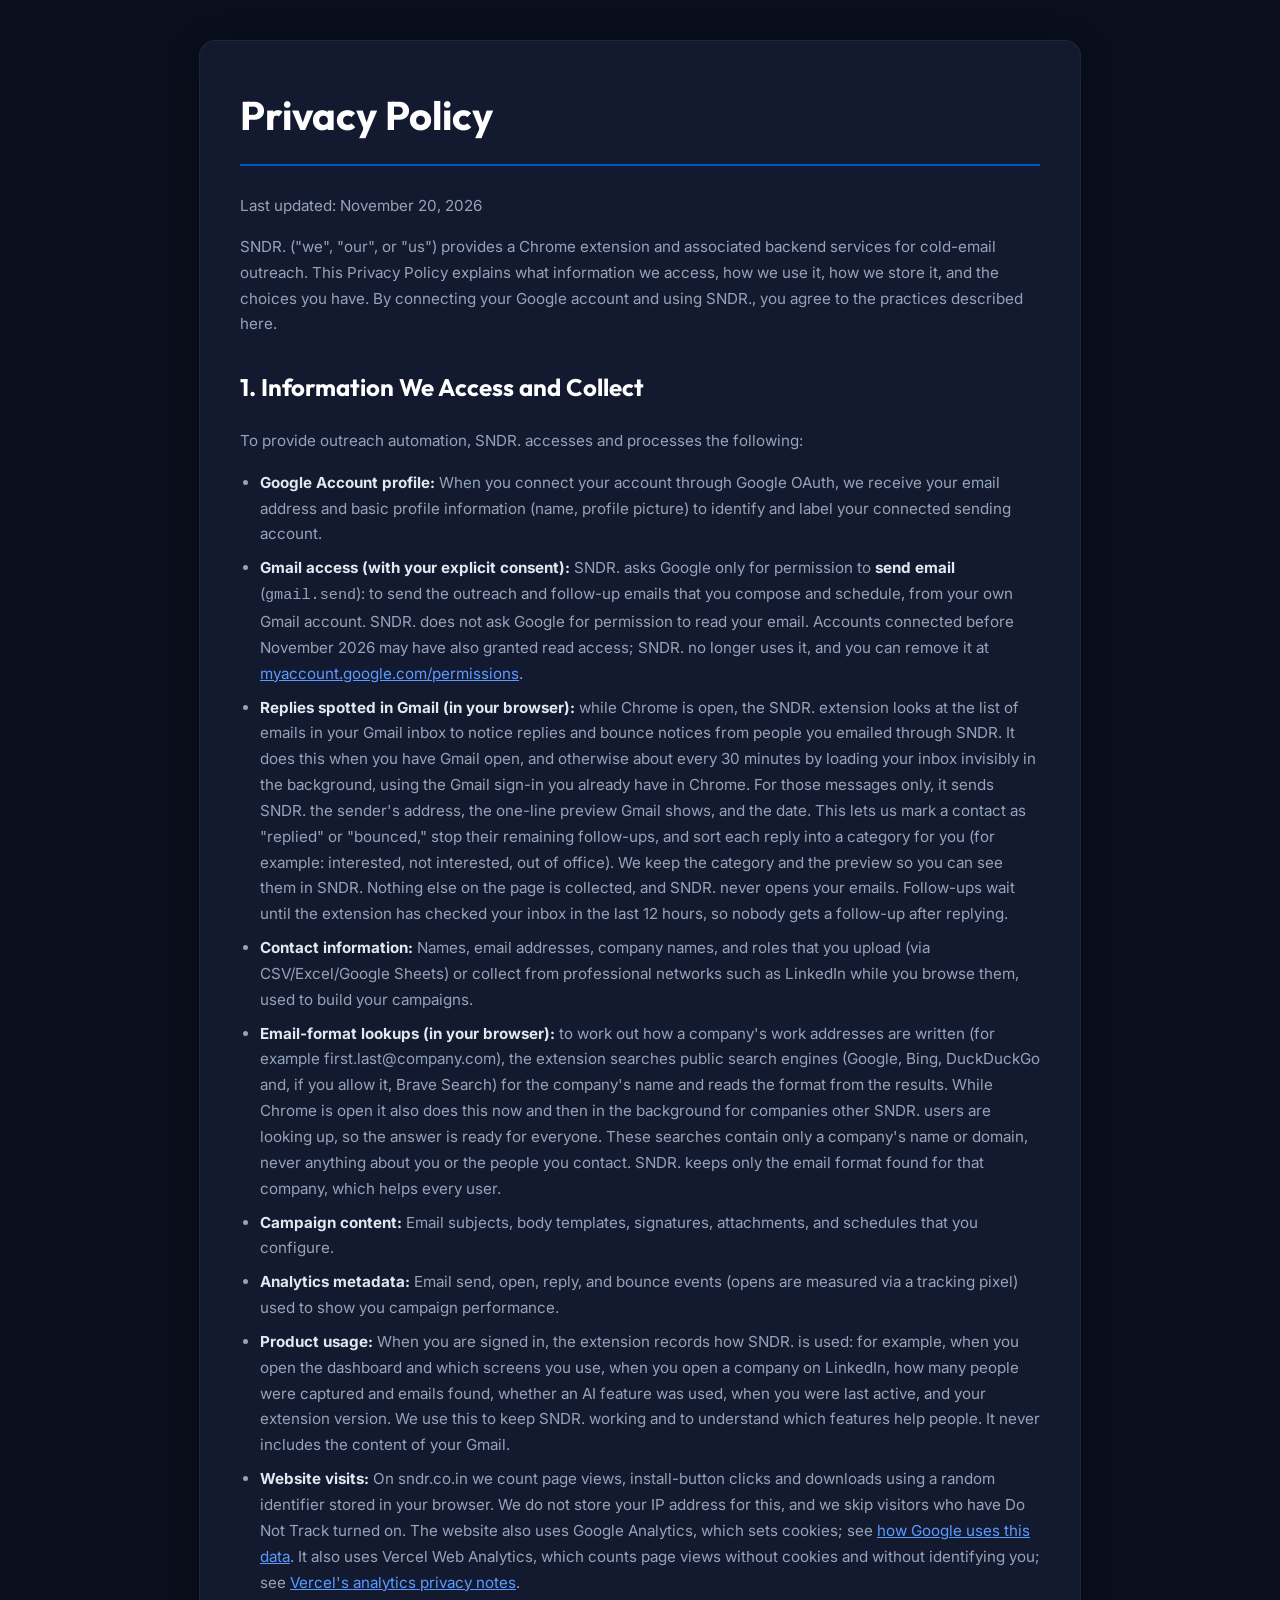
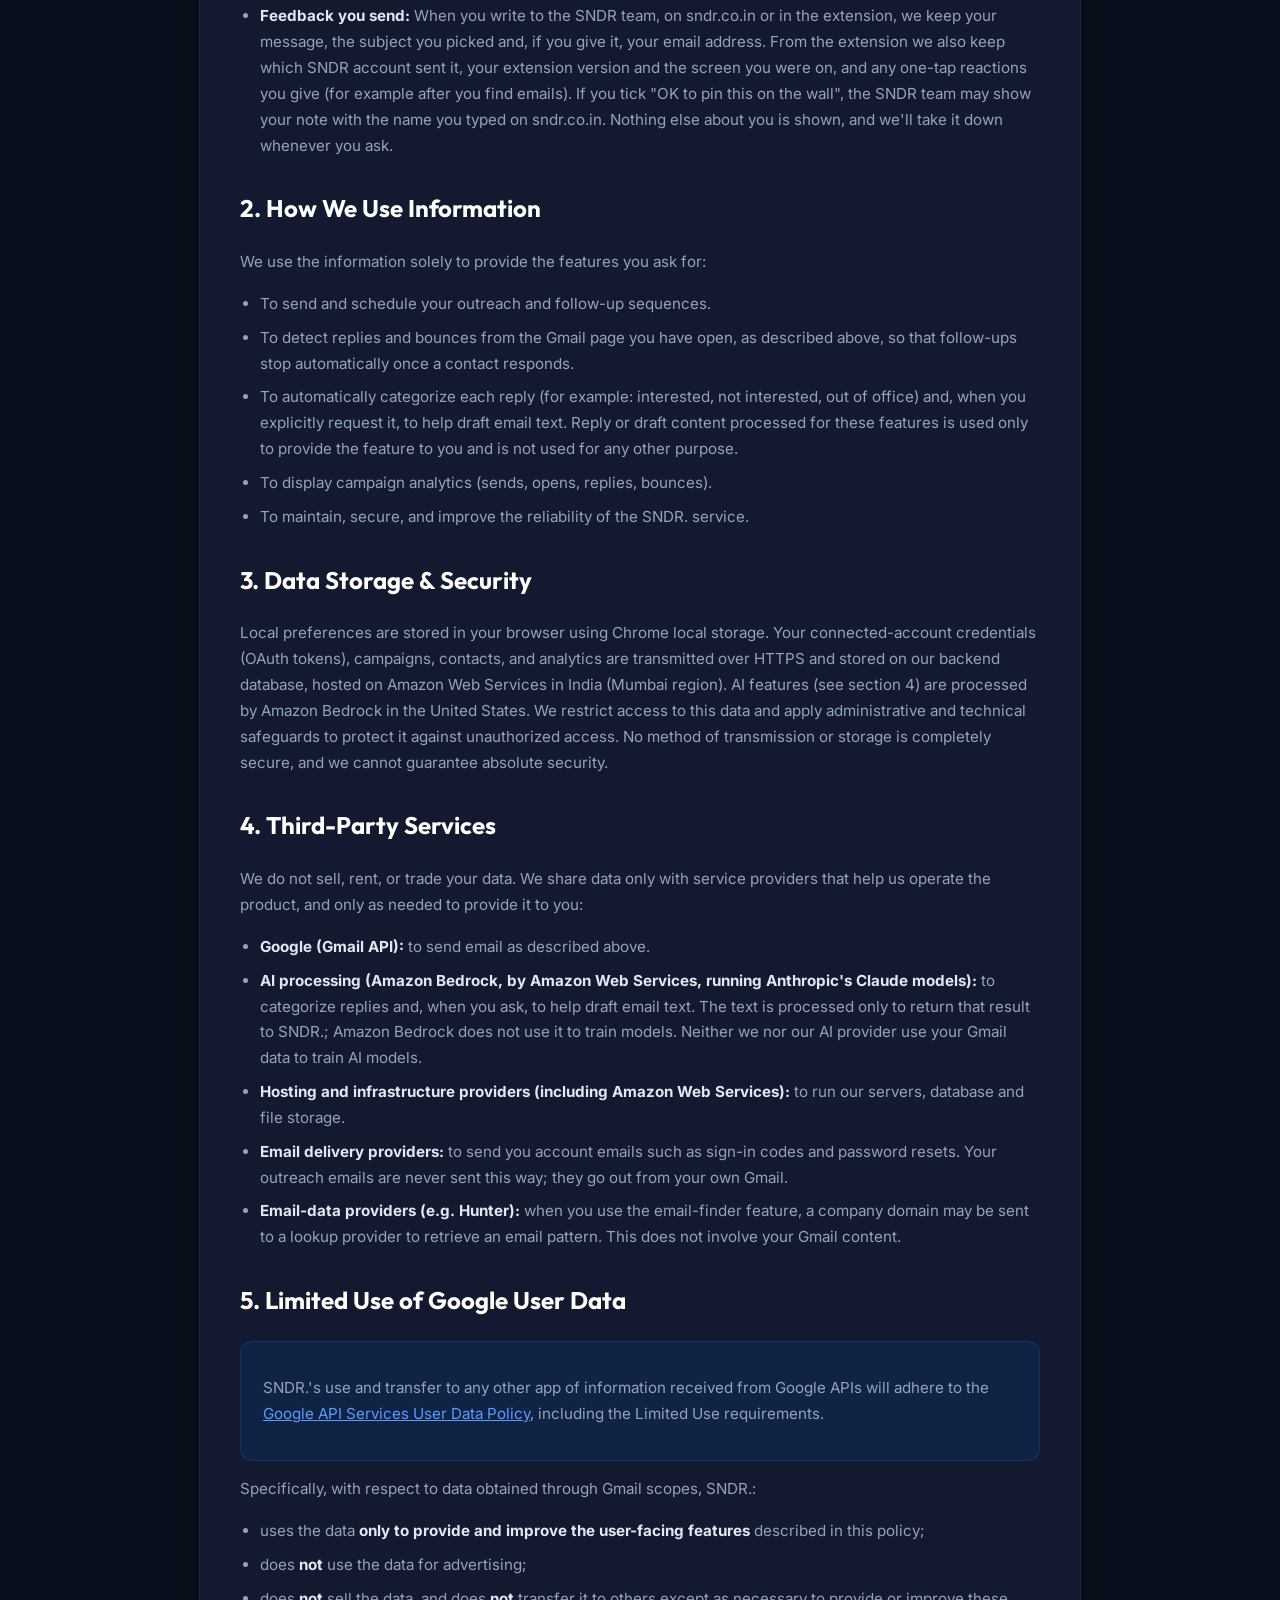
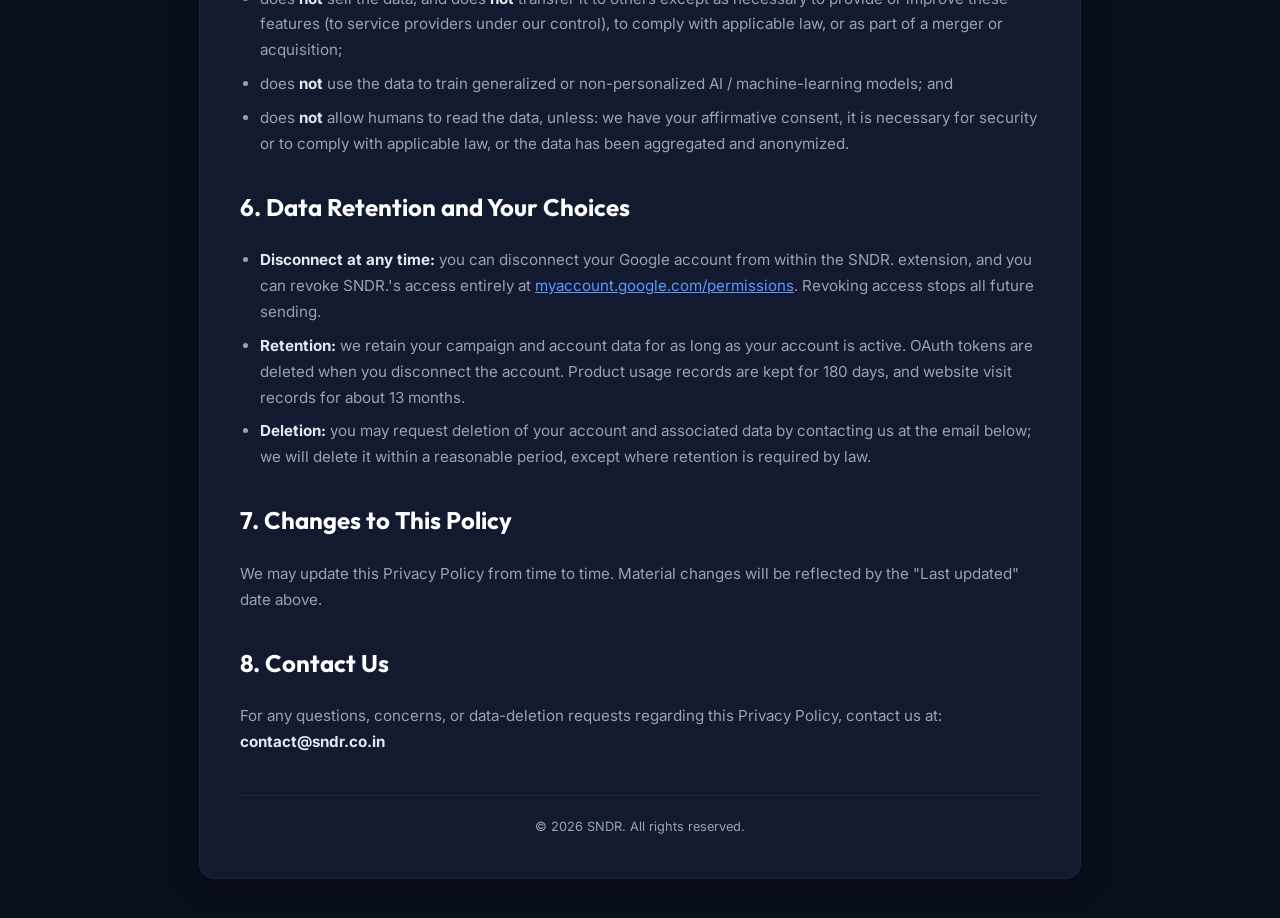
==== commit 82813aec: "Extension 2.4.98: shared company memory, lookups ahead of time, Brave Search - sndr-extension.zip / " ====
--- a/privacy.html
+++ b/privacy.html
@@ -18,6 +18,7 @@
   <meta charset="UTF-8">
   <meta name="viewport" content="width=device-width, initial-scale=1.0">
   <title>Privacy Policy - SNDR.</title>
+  <link rel="canonical" href="https://www.sndr.co.in/privacy.html">
   <link rel="icon" href="/favicon.ico" sizes="any">
   <link rel="icon" type="image/png" sizes="32x32" href="/assets/favicon-32.png">
   <link rel="apple-touch-icon" href="/assets/apple-touch-icon.png">
@@ -97,7 +98,7 @@
 <body>
   <div class="container">
     <h1>Privacy Policy</h1>
-    <p>Last updated: November 8, 2026</p>
+    <p>Last updated: November 20, 2026</p>
 
     <p>SNDR. ("we", "our", or "us") provides a Chrome extension and associated backend services for cold-email outreach. This Privacy Policy explains what information we access, how we use it, how we store it, and the choices you have. By connecting your Google account and using SNDR., you agree to the practices described here.</p>
 
@@ -108,6 +109,7 @@
       <li><strong>Gmail access (with your explicit consent):</strong> SNDR. asks Google only for permission to <strong>send email</strong> (<code>gmail.send</code>): to send the outreach and follow-up emails that you compose and schedule, from your own Gmail account. SNDR. does not ask Google for permission to read your email. Accounts connected before November 2026 may have also granted read access; SNDR. no longer uses it, and you can remove it at <a href="https://myaccount.google.com/permissions" target="_blank" rel="noopener">myaccount.google.com/permissions</a>.</li>
       <li><strong>Replies spotted in Gmail (in your browser):</strong> while Chrome is open, the SNDR. extension looks at the list of emails in your Gmail inbox to notice replies and bounce notices from people you emailed through SNDR. It does this when you have Gmail open, and otherwise about every 30 minutes by loading your inbox invisibly in the background, using the Gmail sign-in you already have in Chrome. For those messages only, it sends SNDR. the sender's address, the one-line preview Gmail shows, and the date. This lets us mark a contact as "replied" or "bounced," stop their remaining follow-ups, and sort each reply into a category for you (for example: interested, not interested, out of office). We keep the category and the preview so you can see them in SNDR. Nothing else on the page is collected, and SNDR. never opens your emails. Follow-ups wait until the extension has checked your inbox in the last 12 hours, so nobody gets a follow-up after replying.</li>
       <li><strong>Contact information:</strong> Names, email addresses, company names, and roles that you upload (via CSV/Excel/Google Sheets) or collect from professional networks such as LinkedIn while you browse them, used to build your campaigns.</li>
+      <li><strong>Email-format lookups (in your browser):</strong> to work out how a company's work addresses are written (for example first.last@company.com), the extension searches public search engines (Google, Bing, DuckDuckGo and, if you allow it, Brave Search) for the company's name and reads the format from the results. While Chrome is open it also does this now and then in the background for companies other SNDR. users are looking up, so the answer is ready for everyone. These searches contain only a company's name or domain, never anything about you or the people you contact. SNDR. keeps only the email format found for that company, which helps every user.</li>
       <li><strong>Campaign content:</strong> Email subjects, body templates, signatures, attachments, and schedules that you configure.</li>
       <li><strong>Analytics metadata:</strong> Email send, open, reply, and bounce events (opens are measured via a tracking pixel) used to show you campaign performance.</li>
       <li><strong>Product usage:</strong> When you are signed in, the extension records how SNDR. is used: for example, when you open the dashboard and which screens you use, when you open a company on LinkedIn, how many people were captured and emails found, whether an AI feature was used, when you were last active, and your extension version. We use this to keep SNDR. working and to understand which features help people. It never includes the content of your Gmail.</li>
@@ -126,7 +128,7 @@
     </ul>
 
     <h2>3. Data Storage &amp; Security</h2>
-    <p>Local preferences are stored in your browser using Chrome local storage. Your connected-account credentials (OAuth tokens), campaigns, contacts, and analytics are transmitted over HTTPS and stored on our backend database, hosted on Amazon Web Services in the United States. We restrict access to this data and apply administrative and technical safeguards to protect it against unauthorized access. No method of transmission or storage is completely secure, and we cannot guarantee absolute security.</p>
+    <p>Local preferences are stored in your browser using Chrome local storage. Your connected-account credentials (OAuth tokens), campaigns, contacts, and analytics are transmitted over HTTPS and stored on our backend database, hosted on Amazon Web Services in India (Mumbai region). AI features (see section 4) are processed by Amazon Bedrock in the United States. We restrict access to this data and apply administrative and technical safeguards to protect it against unauthorized access. No method of transmission or storage is completely secure, and we cannot guarantee absolute security.</p>
 
     <h2>4. Third-Party Services</h2>
     <p>We do not sell, rent, or trade your data. We share data only with service providers that help us operate the product, and only as needed to provide it to you:</p>
